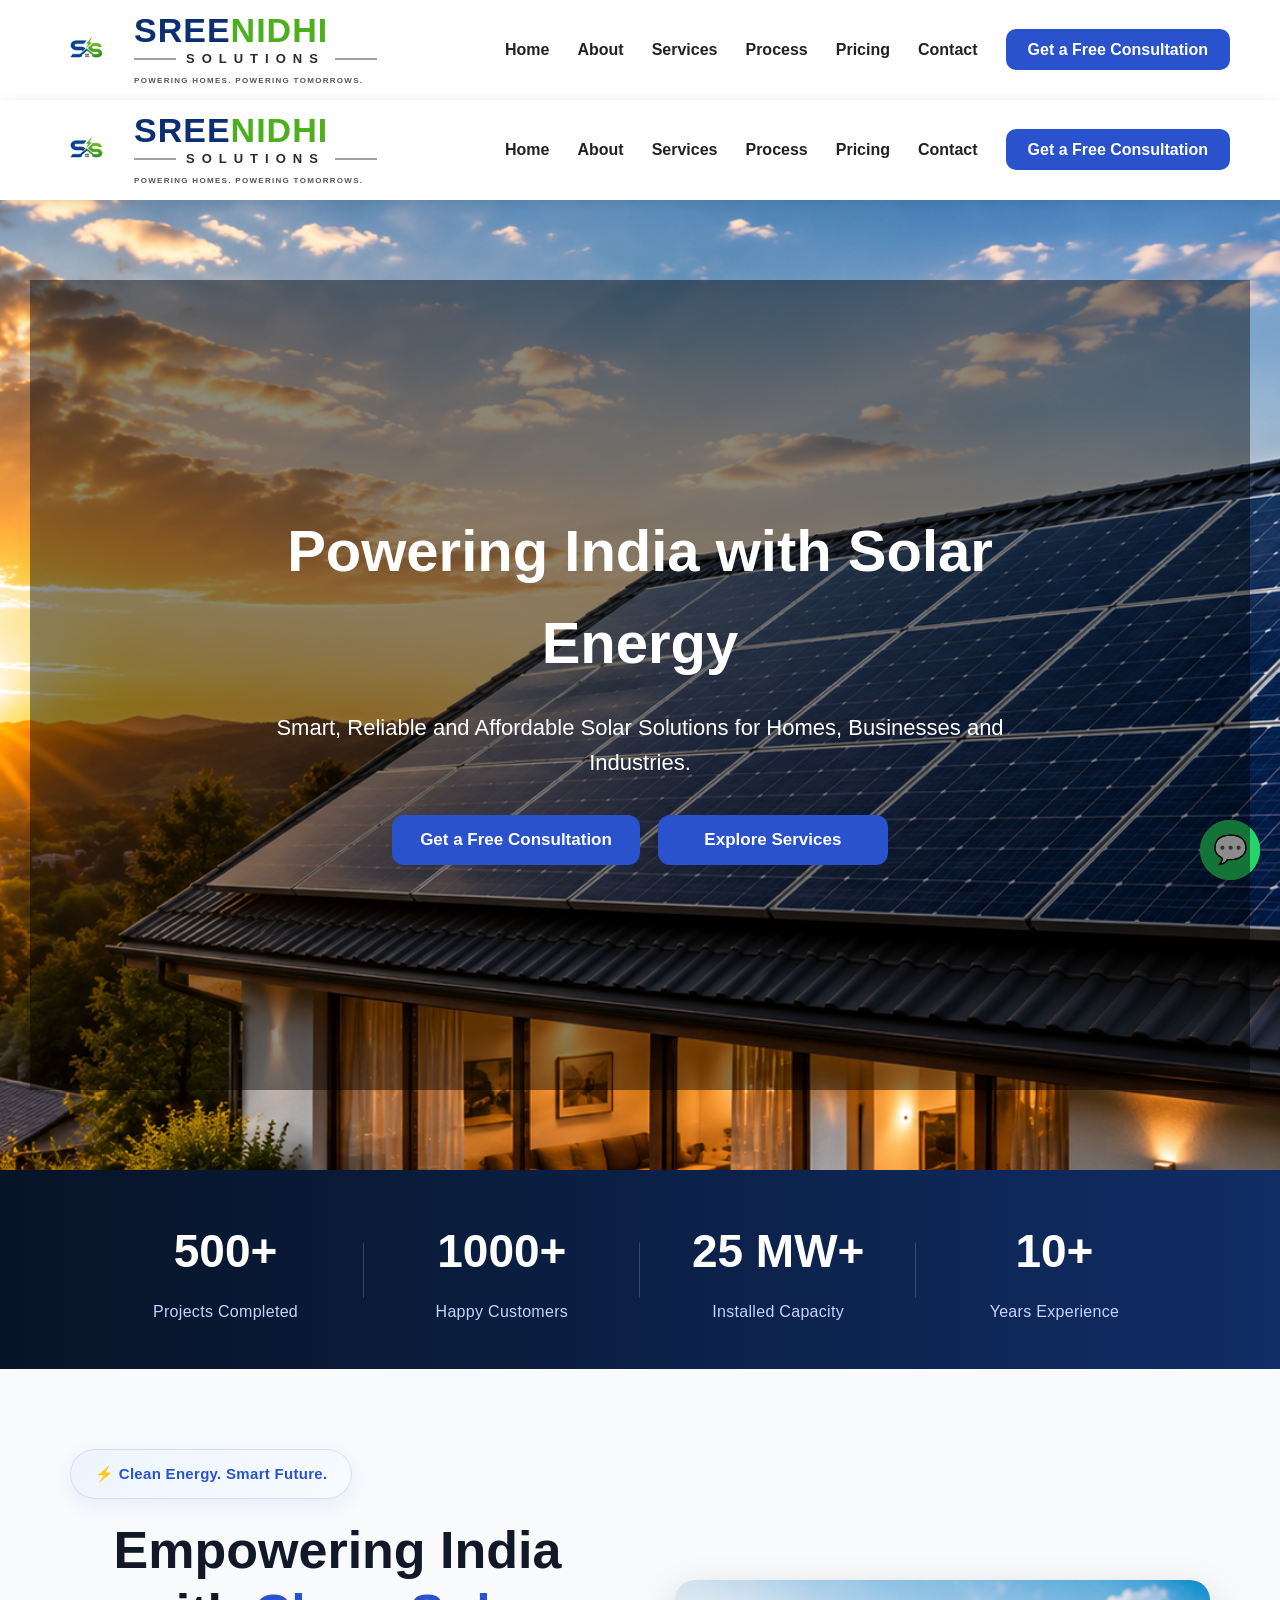
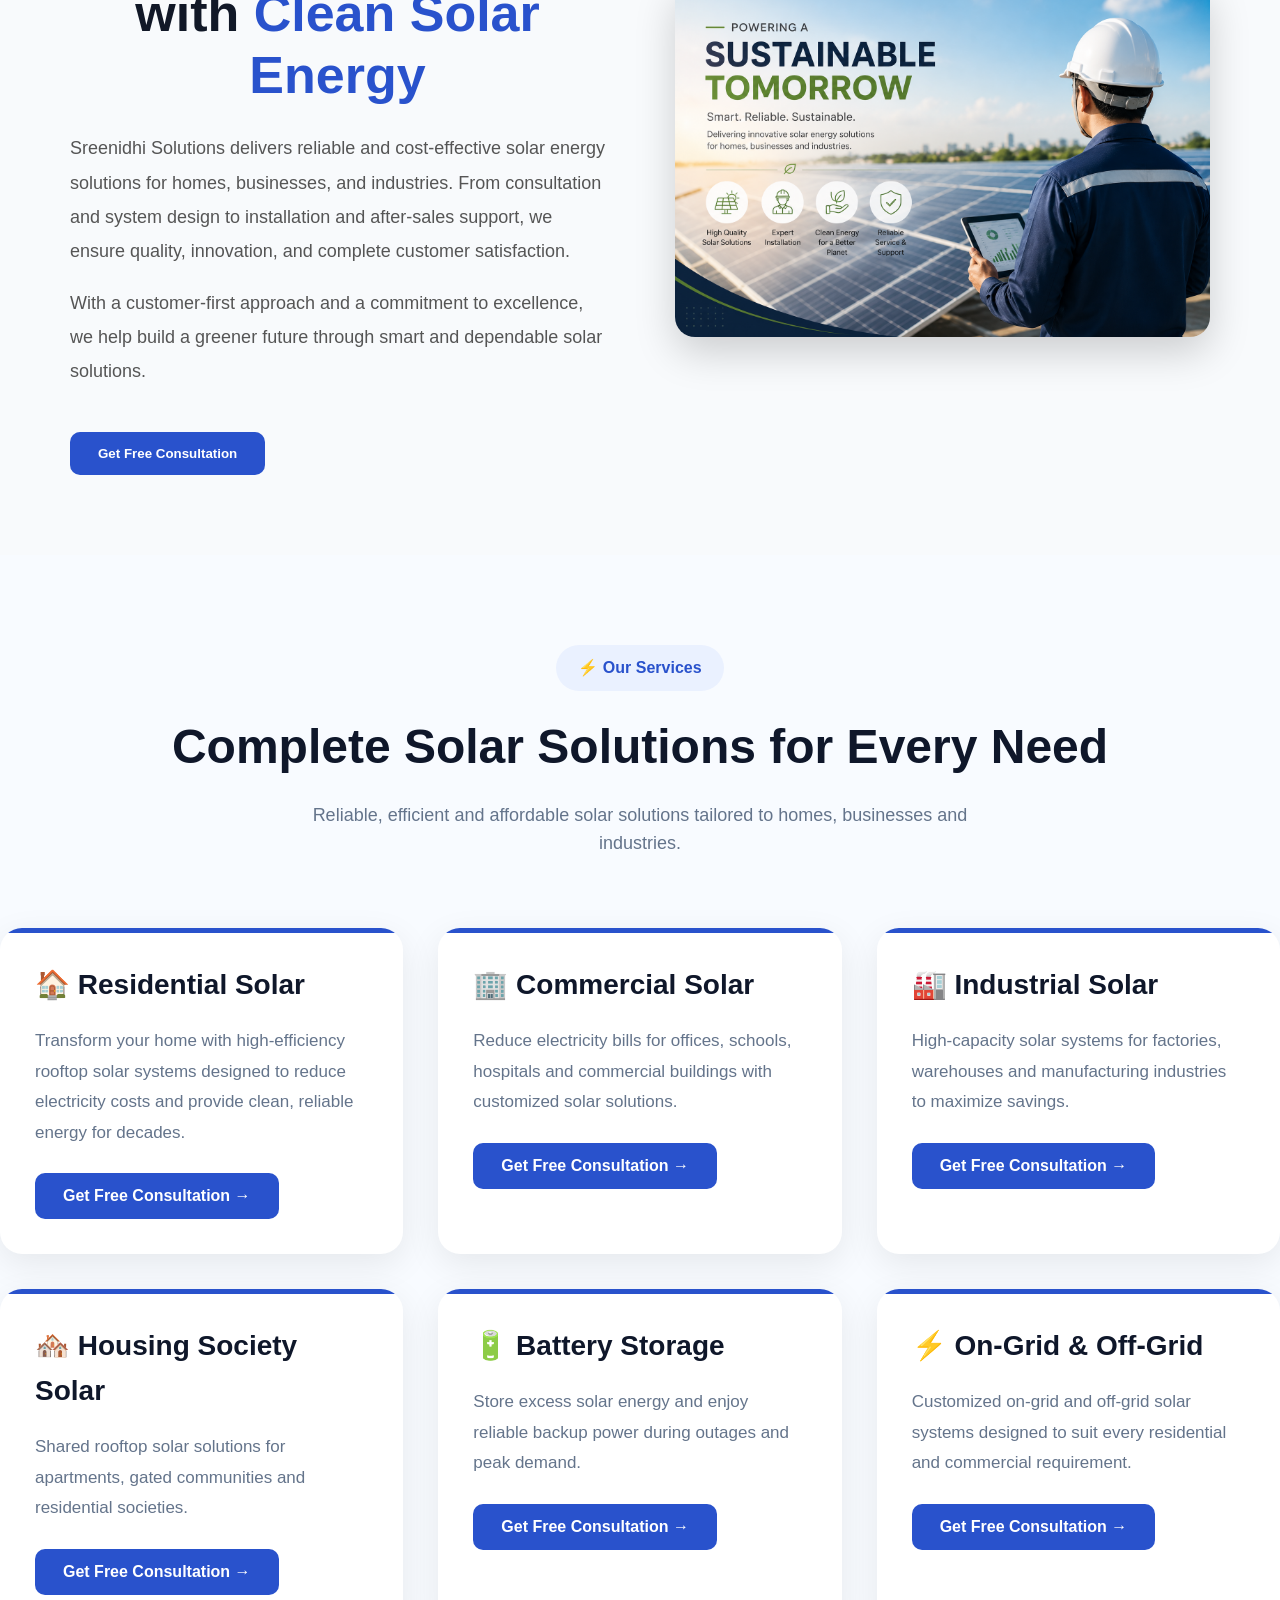
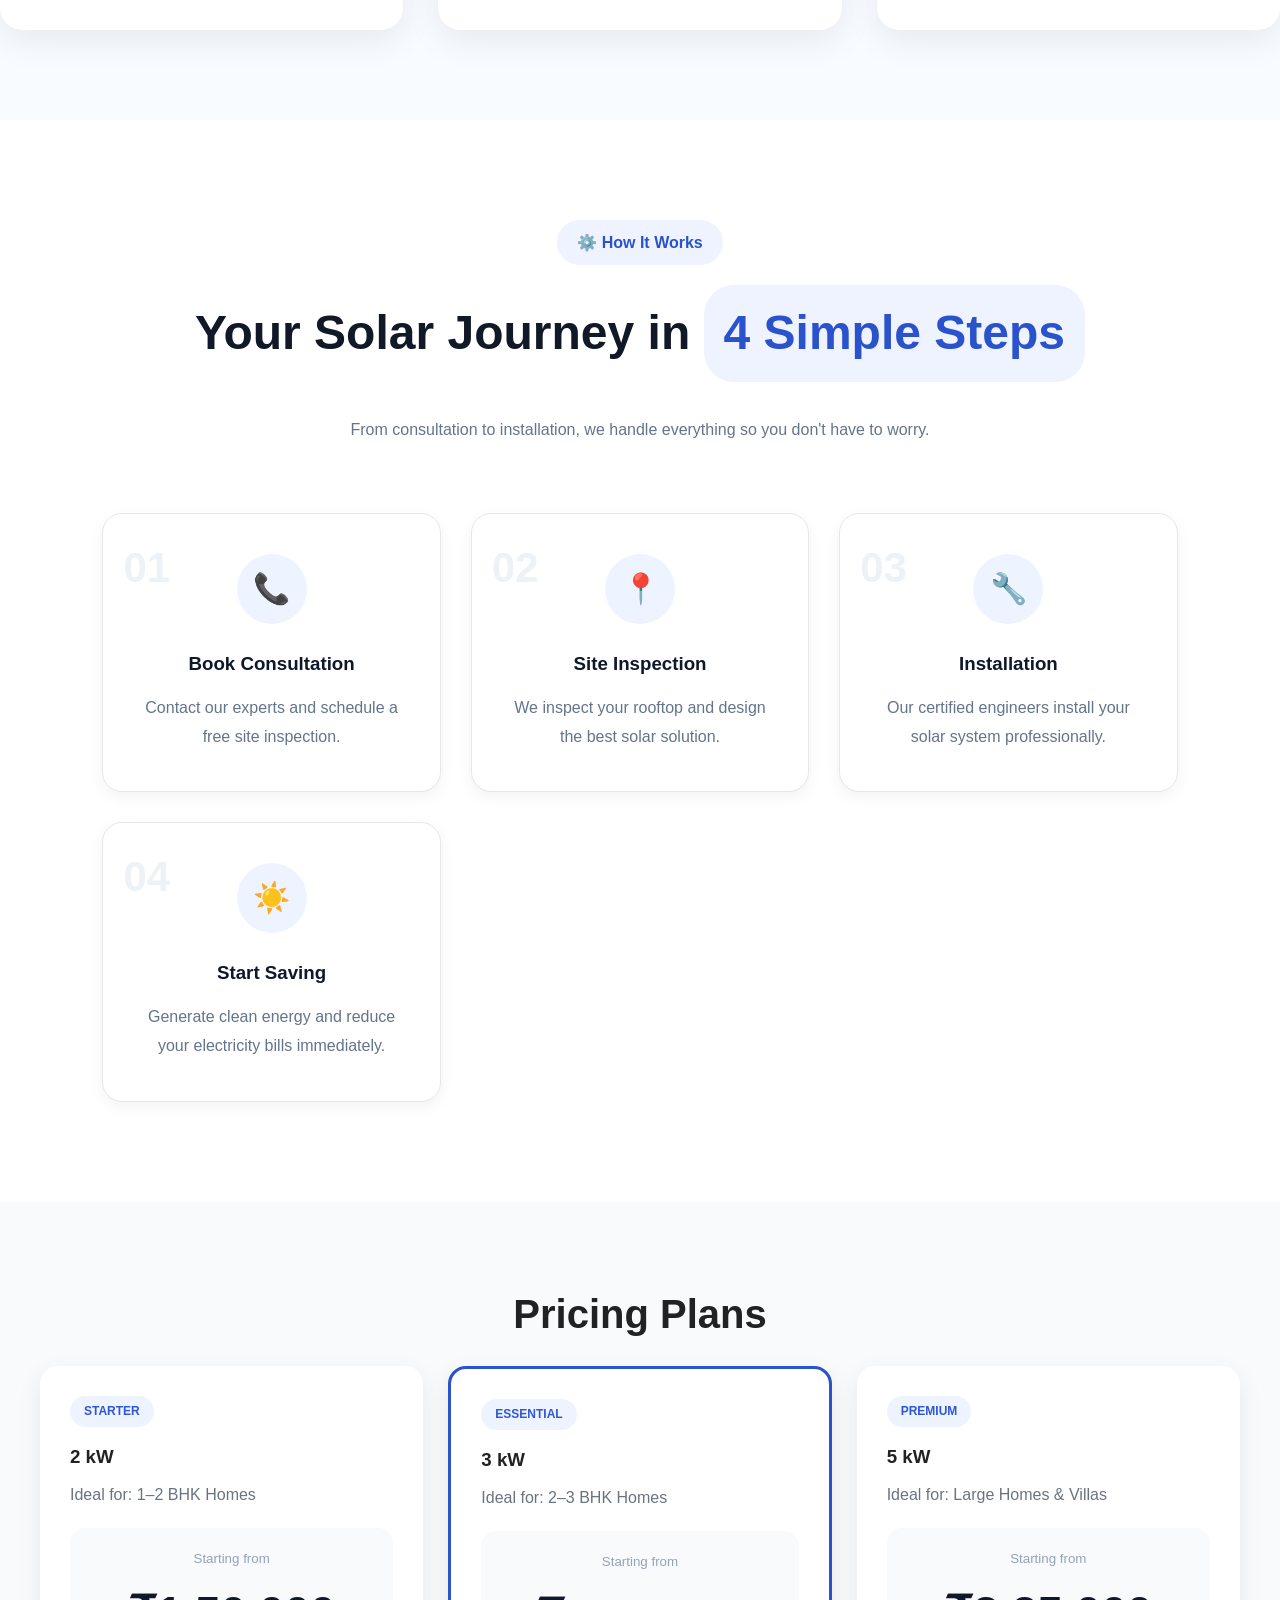
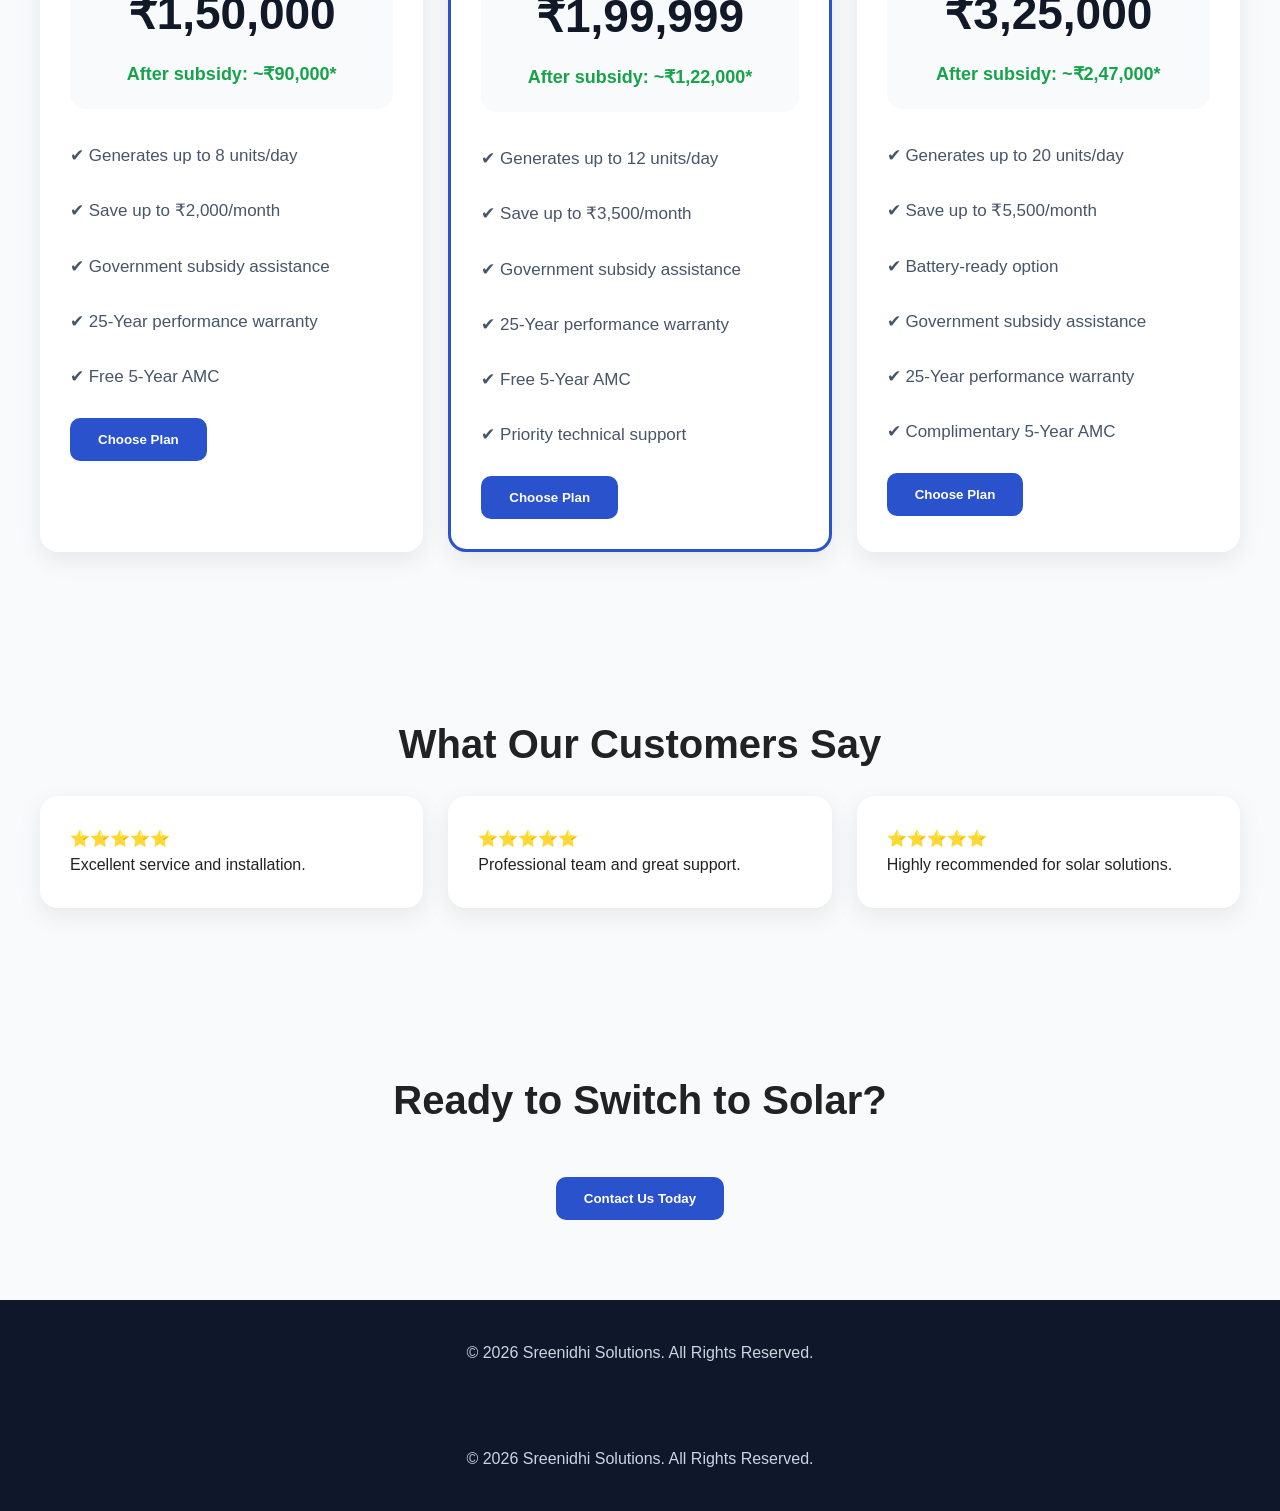
==== index.html @ 83b3ba34 "1" ====
<!DOCTYPE html>
<html lang="en">
<head>
<meta charset="UTF-8">
<meta name="viewport" content="width=device-width, initial-scale=1.0">
<title>Sreenidhi Solutions | Solar Panels, Inverters & Batteries</title>

<meta name="description" content="Sreenidhi Solutions provides professional solar panel installation, inverters, UPS systems, batteries, and power backup solutions for homes and businesses.">
<meta name="keywords" content="Sreenidhi Solutions, Solar Panels, Solar Installation, Inverters, Batteries, UPS, Power Backup">
<meta name="author" content="Sreenidhi Solutions">

<link rel="stylesheet" href="css/style.css">
<link rel="icon" type="image/png" href="images/ss-icon.png">
</head>

<body>

<nav>
    <div class="logo">
        <a href="index.html" class="logo-wrapper">
            <img src="images/ss-icon.png" alt="Sreenidhi Solutions">

            <div class="brand-text">
                <h1><span class="blue">SREE</span><span class="green">NIDHI</span></h1>

                <div class="solutions-line">
                    <span class="line"></span>
                    <h2>SOLUTIONS</h2>
                    <span class="line"></span>
                </div>

                <p>POWERING HOMES. POWERING TOMORROWS.</p>
            </div>
        </a>
    </div>

    <button class="hamburger" id="hamburger">☰</button>

    <ul class="nav-links" id="nav-links">
        <li><a href="index.html">Home</a></li>
        <li><a href="index.html#about">About</a></li>
        <li><a href="index.html#services">Services</a></li>
        <li><a href="index.html#process">Process</a></li>
        <li><a href="index.html#pricing">Pricing</a></li>
        <li><a href="contact.html">Contact</a></li>

        <li class="mobile-btn">
            <a href="contact.html" class="quote-btn">Get a Free Consultation</a>
        </li>
    </ul>
</nav>

<!DOCTYPE html>
<html lang="en">
<head>
<meta charset="UTF-8">
<meta name="viewport" content="width=device-width, initial-scale=1.0">
<title>Sreenidhi Solutions | Solar Panels, Inverters & Batteries</title>

<meta name="description" content="Sreenidhi Solutions provides professional solar panel installation, inverters, UPS systems, batteries, and power backup solutions for homes and businesses.">
<meta name="keywords" content="Sreenidhi Solutions, Solar Panels, Solar Installation, Inverters, Batteries, UPS, Power Backup">
<meta name="author" content="Sreenidhi Solutions">

<link rel="stylesheet" href="css/style.css">
<link rel="icon" type="image/png" href="images/ss-icon.png">
</head>

<body>

<nav>
    <div class="logo">
        <a href="index.html" class="logo-wrapper">
            <img src="images/ss-icon.png" alt="Sreenidhi Solutions">

            <div class="brand-text">
                <h1><span class="blue">SREE</span><span class="green">NIDHI</span></h1>

                <div class="solutions-line">
                    <span class="line"></span>
                    <h2>SOLUTIONS</h2>
                    <span class="line"></span>
                </div>

                <p>POWERING HOMES. POWERING TOMORROWS.</p>
            </div>
        </a>
    </div>

    <button class="hamburger" id="hamburger">☰</button>

    <ul class="nav-links" id="nav-links">
        <li><a href="index.html">Home</a></li>
        <li><a href="index.html#about">About</a></li>
        <li><a href="index.html#services">Services</a></li>
        <li><a href="index.html#process">Process</a></li>
        <li><a href="index.html#pricing">Pricing</a></li>
        <li><a href="contact.html">Contact</a></li>

        <li class="mobile-btn">
            <a href="contact.html" class="quote-btn">Get a Free Consultation</a>
        </li>
    </ul>
</nav>

<section class="hero">

    <div class="slider">

        <div class="slide active">
            <img src="images/hero/slide1.jpg" alt="Slide 1">
        </div>

        <div class="slide">
            <img src="images/hero/slide2.jpg" alt="Slide 2">
        </div>

        <div class="slide">
            <img src="images/hero/slide3.jpg" alt="Slide 3">
        </div>

    </div>

    <div class="hero-overlay">

        <div class="hero-content">

            <h1>Powering India with Solar Energy</h1>

            <p>
                Smart, Reliable and Affordable Solar Solutions
                for Homes, Businesses and Industries.
            </p>

            <div class="hero-buttons">

                <a href="contact.html">
                    <button>Get a Free Consultation</button>
                </a>

                <a href="services.html">
                    <button>Explore Services</button>
                </a>

            </div>
        </div>

    </div>

</section>

<!-- ========================================= -->
<!-- COMPANY STATS -->
<!-- ========================================= -->

<section class="stats-section">

    <div class="stats-container">

        <div class="stat-item">

            <h2>500+</h2>

            <p>Projects Completed</p>

        </div>

        <div class="stat-item">

            <h2>1000+</h2>

            <p>Happy Customers</p>

        </div>

        <div class="stat-item">

            <h2>25 MW+</h2>

            <p>Installed Capacity</p>

        </div>

        <div class="stat-item">

            <h2>10+</h2>

            <p>Years Experience</p>

        </div>

    </div>

</section>

<!-- ========================================= -->
<!-- ABOUT SECTION -->
<!-- ========================================= -->

<section id="about" class="about-section">

    <div class="about-container">

        <!-- Left Side -->

        <div class="about-text">

            <span class="section-badge">

                ⚡ Clean Energy. Smart Future.


            </span>

            <h2>

                Empowering India with
                <span>Clean Solar Energy</span>

            </h2>

            <p>

                Sreenidhi Solutions delivers reliable and cost-effective
                solar energy solutions for homes, businesses, and industries.
                From consultation and system design to installation and
                after-sales support, we ensure quality, innovation,
                and complete customer satisfaction.

            </p>
            <p>

                With a customer-first approach and a commitment to excellence,
                we help build a greener future through smart and dependable solar solutions.

            </p>
           

            

            <br>

            <a href="contact.html">

                <button>

                    Get Free Consultation

                </button>

            </a>

        </div>

        <!-- Right Side -->

        <div class="about-image">

            <img
                src="images/about.jpg"
                alt="About SN Solar"
            >

        </div>

    </div>

</section>
 


<!-- ========================================= -->
<!-- SERVICES SECTION -->
<!-- ========================================= -->

<section id="services" class="services">

    <div class="services-header">

        <span>⚡ Our Services</span>

        <h2>Complete Solar Solutions for Every Need</h2>

        <p>
            Reliable, efficient and affordable solar solutions
            tailored to homes, businesses and industries.
        </p>

    </div>

    <div class="service-container">

        <!-- Residential -->

        <div class="card">

            <h3>🏠 Residential Solar</h3>

            <p>
                Transform your home with high-efficiency rooftop solar systems
                designed to reduce electricity costs and provide clean, reliable
                energy for decades.
            </p>

        
            </ul>

            <a href="contact.html?service=Residential Solar" class="service-btn">
            <button>Get Free Consultation →</button>
            </a>

        </div>

        <!-- Commercial -->

        <div class="card">

            <h3>🏢 Commercial Solar</h3>

            <p>
                Reduce electricity bills for offices, schools,
                hospitals and commercial buildings with
                customized solar solutions.
            </p>

            <a href="contact.html?service=Commercial Solar">

                <button>Get Free Consultation →</button>

            </a>

        </div>

        <!-- Industrial -->

        <div class="card">

            <h3>🏭 Industrial Solar</h3>

            <p>
                High-capacity solar systems for factories,
                warehouses and manufacturing industries to
                maximize savings.
            </p>

            <a href="contact.html?service=Industrial Solar">

                <button>Get Free Consultation →</button>

            </a>

        </div>

        <!-- Housing -->

        <div class="card">

            <h3>🏘️ Housing Society Solar</h3>

            <p>
                Shared rooftop solar solutions for apartments,
                gated communities and residential societies.
            </p>

            <a href="contact.html?service=Housing Society Solar">

                <button>Get Free Consultation →</button>

            </a>

        </div>

        <!-- Battery -->

        <div class="card">

            <h3>🔋 Battery Storage</h3>

            <p>
                Store excess solar energy and enjoy reliable
                backup power during outages and peak demand.
            </p>

            <a href="contact.html?service=Battery Storage">

                <button>Get Free Consultation →</button>

            </a>

        </div>

        <!-- On Grid -->

        <div class="card">

            <h3>⚡ On-Grid & Off-Grid</h3>

            <p>
                Customized on-grid and off-grid solar systems
                designed to suit every residential and
                commercial requirement.
            </p>

            <a href="contact.html?service=On-Grid & Off-Grid">

                <button>Get Free Consultation →</button>

            </a>

        </div>

    </div>

</section>
 
<!-- ========================================= -->
<!-- PROCESS SECTION -->
<!-- ========================================= -->

<section id="process" class="process-section">

    <div class="process-header">

        <span>⚙️ How It Works</span>

        <h2>Your Solar Journey in <span>4 Simple Steps</span></h2>

        <p>

            From consultation to installation,
            we handle everything so you don't
            have to worry.

        </p>

    </div>

    <div class="process-container">

        <div class="process-card">

            <div class="step-number">01</div>

            <div class="step-icon">📞</div>

            <h3>Book Consultation</h3>

            <p>

                Contact our experts and schedule
                a free site inspection.

            </p>

        </div>

        <div class="process-card">

            <div class="step-number">02</div>

            <div class="step-icon">📍</div>

            <h3>Site Inspection</h3>

            <p>

                We inspect your rooftop and
                design the best solar solution.

            </p>

        </div>

        <div class="process-card">

            <div class="step-number">03</div>

            <div class="step-icon">🔧</div>

            <h3>Installation</h3>

            <p>

                Our certified engineers install
                your solar system professionally.

            </p>

        </div>

        <div class="process-card">

            <div class="step-number">04</div>

            <div class="step-icon">☀️</div>

            <h3>Start Saving</h3>

            <p>

                Generate clean energy and reduce
                your electricity bills immediately.

            </p>

        </div>

    </div>

</section>

<section id="pricing" class="pricing">

    <h2>Pricing Plans</h2>

    <div class="pricing-container">

        <div class="pricing-card">

            <span class="plan-type">STARTER</span>

<h3>2 kW</h3>

<p class="plan-for">
    Ideal for: 1–2 BHK Homes
</p>

<div class="price-box">

                <small>Starting from</small>

                <h2>₹1,50,000</h2>

                <span class="subsidy">
                    After subsidy: ~₹90,000*
                </span>

    </div>

            <ul>

                <li>✔ Generates up to 8 units/day</li>

                <li>✔ Save up to ₹2,000/month</li>

                <li>✔ Government subsidy assistance</li>

                <li>✔ 25-Year performance warranty</li>

                <li>✔ Free 5-Year AMC</li>

            </ul>
            <a href="contact.html?service=2 kW Solar Plan">
                <button>Choose Plan</button>
            </a>

        </div>

        <div class="pricing-card featured">

            <span class="plan-type">ESSENTIAL</span>

<h3>3 kW</h3>

<p class="plan-for">
    Ideal for: 2–3 BHK Homes
</p>

<div class="price-box">

    <small>Starting from</small>

    <h2>₹1,99,999</h2>

    <span class="subsidy">
        After subsidy: ~₹1,22,000*
    </span>

</div>

            <ul>

                <li>✔ Generates up to 12 units/day</li>

                <li>✔ Save up to ₹3,500/month</li>

                <li>✔ Government subsidy assistance</li>


                <li>✔ 25-Year performance warranty</li>

                <li>✔ Free 5-Year AMC</li>

                <li>✔ Priority technical support</li>

            </ul>

            <a href="contact.html?service=3 kW Solar Plan">
                <button>Choose Plan</button>
            </a>

        </div>

        <div class="pricing-card">

            <span class="plan-type">PREMIUM</span>

            <h3>5 kW</h3>

            <p class="plan-for">
                Ideal for: Large Homes & Villas
            </p>

            <div class="price-box">

            <small>Starting from</small>

            <h2>₹3,25,000</h2>

            <span class="subsidy">
        After subsidy: ~₹2,47,000*
            </span>

</div>

        <ul>

            <li>✔ Generates up to 20 units/day</li>

            <li>✔ Save up to ₹5,500/month</li>

            <li>✔ Battery-ready option</li>
            
            <li>✔ Government subsidy assistance</li>

            <li>✔ 25-Year performance warranty</li>

            <li>✔ Complimentary 5-Year AMC</li>

        </ul>

            <a href="contact.html?service=5 kW Solar Plan">
                <button>Choose Plan</button>
            </a>

        </div>

    </div>

</section>

<section class="testimonials">

    <h2>What Our Customers Say</h2>

    <div class="testimonial-container">

        <div class="testimonial-card">
            ⭐⭐⭐⭐⭐
            <p>Excellent service and installation.</p>
        </div>

        <div class="testimonial-card">
            ⭐⭐⭐⭐⭐
            <p>Professional team and great support.</p>
        </div>

        <div class="testimonial-card">
            ⭐⭐⭐⭐⭐
            <p>Highly recommended for solar solutions.</p>
        </div>

    </div>

</section>

<section class="cta" style="text-align:center;">

    <h2>Ready to Switch to Solar?</h2>

    <br>

    <a href="contact.html">
        <button>Contact Us Today</button>
    </a>

</section>



<footer class="footer">
    <div class="footer-bottom">
        &copy; 2026 Sreenidhi Solutions. All Rights Reserved.
    </div>
</footer>

<a href="https://wa.me/919866255666" class="whatsapp-float" target="_blank">💬</a>

<button id="topBtn" onclick="topFunction()">↑</button>

<script>
window.onscroll=function(){
const btn=document.getElementById("topBtn");
btn.style.display=document.documentElement.scrollTop>300?"block":"none";
};

function topFunction(){
window.scrollTo({top:0,behavior:"smooth"});
}

const hamburger=document.getElementById("hamburger");
const navLinks=document.getElementById("nav-links");

hamburger.addEventListener("click",function(){
navLinks.classList.toggle("active");
hamburger.innerHTML=navLinks.classList.contains("active")?"✕":"☰";
});

document.querySelectorAll("#nav-links a").forEach(link=>{
link.addEventListener("click",function(){
navLinks.classList.remove("active");
hamburger.innerHTML="☰";
});
});
</script>

</body>
</html>


<footer class="footer">
    <div class="footer-bottom">
        &copy; 2026 Sreenidhi Solutions. All Rights Reserved.
    </div>
</footer>

<a href="https://wa.me/919866255666" class="whatsapp-float" target="_blank">💬</a>

<button id="topBtn" onclick="topFunction()">↑</button>

<script>
window.onscroll=function(){
const btn=document.getElementById("topBtn");
btn.style.display=document.documentElement.scrollTop>300?"block":"none";
};

function topFunction(){
window.scrollTo({top:0,behavior:"smooth"});
}

const hamburger=document.getElementById("hamburger");
const navLinks=document.getElementById("nav-links");

hamburger.addEventListener("click",function(){
navLinks.classList.toggle("active");
hamburger.innerHTML=navLinks.classList.contains("active")?"✕":"☰";
});

document.querySelectorAll("#nav-links a").forEach(link=>{
link.addEventListener("click",function(){
navLinks.classList.remove("active");
hamburger.innerHTML="☰";
});
});
</script>

</body>
</html>
---- css/style.css ----
/* =========================
   RESET
========================= */
*{
    margin:0;
    padding:0;
    box-sizing:border-box;
}

html{
    scroll-behavior:smooth;
}

body{
    font-family:Arial,Helvetica,sans-serif;
    background:#f8fafc;
    color:#222;
    line-height:1.6;
}

/* NAVBAR */
nav{
     position:sticky;
    top:0;
    z-index:1000;
    display:flex;
    justify-content:space-between;
    align-items:center;
    height:100px;
    padding:0 50px;
    background:#fff;
    box-shadow:0 2px 12px rgba(0,0,0,.08);
}

.logo img{

    height:80px;

    width:auto;

    display:block;

    object-fit:contain;

}

nav ul{
    display:flex;
    gap:28px;
    list-style:none;
}

nav ul li a{
    text-decoration:none;
    color:#222;
    font-weight:600;
}

nav ul li a:hover{
    color:#2952cc;
}

.quote-btn{
    background:#2952cc;
    color:#fff;
    text-decoration:none;
    padding:12px 22px;
    border-radius:10px;
    font-weight:bold;
}

.quote-btn:hover{
    background:#1d43b8;
}

/* HERO */
.hero{
    position:relative;
    min-height:90vh;
    display:flex;
    justify-content:center;
    align-items:center;
    text-align:center;
    color:#fff;
    overflow:hidden;
}

.slider,
.slide{
    position:absolute;
    inset:0;
}

.slide{
    opacity:0;
    transition:opacity 1s;
}

.slide.active{
    opacity:1;
}

.slide img{
    width:100%;
    height:100%;
    object-fit:cover;
}

.hero-overlay{
    position:relative;
    z-index:2;
    background:rgba(0,0,0,.45);
    width:100%;
    min-height:90vh;
    display:flex;
    justify-content:center;
    align-items:center;
}

.hero-content{
    max-width:800px;
    padding:20px;
}

.hero-content h1{
    font-size:58px;
    margin-bottom:20px;
}

.hero-content p{
    font-size:22px;
    margin-bottom:30px;
}

button{
    border:none;
    cursor:pointer;
    padding:14px 28px;
    border-radius:10px;
    background:#2952cc;
    color:#fff;
    font-weight:bold;
}

button:hover{
    background:#1d43b8;
}

/* COMMON */
section{
    padding:80px 30px;
}

h2{
    text-align:center;
    margin-bottom:20px;
    font-size:40px;
}

.service-container,
.why-container,
.testimonial-container,
.pricing-container,
.stats{
    max-width:1200px;
    margin:auto;
}

/* CARDS */
.service-container,
.why-container,
.testimonial-container,
.pricing-container{
    display:grid;
    grid-template-columns:repeat(auto-fit,minmax(280px,1fr));
    gap:25px;
}

.card,
.why-card,
.testimonial-card,
.pricing-card{
    background:#fff;
    border-radius:18px;
    padding:30px;
    box-shadow:0 8px 24px rgba(0,0,0,.08);
    transition:.3s;
}

.card:hover,
.why-card:hover,
.testimonial-card:hover,
.pricing-card:hover{
    transform:translateY(-6px);
}

.stats{
    display:grid;
    grid-template-columns:repeat(auto-fit,minmax(180px,1fr));
    gap:20px;
    text-align:center;
}

.stat-box{
    background:#2952cc;
    color:#fff;
    padding:30px;
    border-radius:16px;
}

.stat-box h2{
    margin:0;
    font-size:42px;
}

/* PRICING */
.pricing-card.featured{
    border:3px solid #2952cc;
}

.pricing-card ul{
    list-style:none;
    margin:20px 0;
}

.pricing-card li{
    padding:8px 0;
}

/* CONTACT */
form{
    max-width:700px;
    margin:auto;
}

input,
textarea{
    width:100%;
    padding:14px;
    border:1px solid #d1d5db;
    border-radius:8px;
    margin-bottom:16px;
}

/* FOOTER */
.footer{
    background:#0f172a;
    color:#cbd5e1;
    padding:40px 20px;
    text-align:center;
}

.footer-bottom{
    max-width:1200px;
    margin:auto;
}

/* FLOATS */
.whatsapp-float{
    position:fixed;
    right:20px;
    bottom:20px;
    width:60px;
    height:60px;
    border-radius:50%;
    background:#25D366;
    color:#fff;
    display:flex;
    justify-content:center;
    align-items:center;
    text-decoration:none;
    font-size:28px;
}

#topBtn{
    display:none;
    position:fixed;
    right:20px;
    bottom:95px;
    width:52px;
    height:52px;
    border-radius:50%;
}

/* ===========================
   MOBILE NAVBAR
=========================== */

.hamburger{
    display:none;
}

@media (max-width:768px){

    nav{

        display:flex;

        justify-content:space-between;

        align-items:center;

        padding:12px 20px;

        height:80px;

        position:relative;

    }

    .logo-wrapper{

        width:auto;

        display:flex;

        align-items:center;

    }

    .logo-wrapper img{

        width:50px;

        height:50px;

    }

    .brand-text h1{

        font-size:22px;

    }

    .solutions-line h2{

        font-size:9px;

    }

    

    /* Hamburger button */

    .hamburger{

        display:block;

        background:none;

        border:none;

        font-size:34px;

        cursor:pointer;

        color:#111;

    }

    /* Hide menu initially */

    #nav-links{

        position:fixed;

        top:0;

        right:-100%;

        width:75%;

        height:100vh;

        background:#fff;

        display:flex;

        flex-direction:column;

        justify-content:center;

        align-items:center;

        gap:30px;

        transition:0.35s;

        box-shadow:-5px 0 20px rgba(0,0,0,.15);

        z-index:999;

    }

    /* Show menu */

    #nav-links.active{

        right:0;

    }

    /* Hide desktop button */

    .desktop-btn{

        display:none;

    }

    /* Show mobile button */

    .mobile-cta{

        display:block;

    }

}
/* ========================================= */
/* ABOUT PAGE */
/* ========================================= */

.about-section{

    max-width:1200px;

    margin:auto;

    padding:80px 30px;

}

.about-container{

    display:grid;

    grid-template-columns:repeat(auto-fit,minmax(400px,1fr));

    gap:50px;

    align-items:center;

}

.about-image img{

    width:100%;

    border-radius:20px;

    box-shadow:0 8px 25px rgba(0,0,0,0.15);

}

.about-text h2{

    font-size:42px;

    color:#0f172a;

    margin-bottom:20px;

}

.about-text p{

    font-size:18px;

    color:#555;

    line-height:1.8;

    margin-bottom:18px;

}

.about-features{

    margin-top:30px;

}

.about-features li{

    list-style:none;

    margin-bottom:15px;

    font-size:18px;

    color:#333;

    font-weight:500;

}

.about-features li::before{

    content:"✔";

    color:#16a34a;

    margin-right:12px;

    font-weight:bold;

}

/* ========================================= */
/* MISSION & VISION */
/* ========================================= */

.mission-section{

    background:#f1f5f9;

    padding:80px 30px;

}

.mission-container{

    max-width:1200px;

    margin:auto;

    display:grid;

    grid-template-columns:repeat(auto-fit,minmax(320px,1fr));

    gap:30px;

}

.mission-card{

    background:white;

    padding:35px;

    border-radius:18px;

    box-shadow:0 5px 18px rgba(0,0,0,.08);

    transition:0.3s;

}

.mission-card:hover{

    transform:translateY(-8px);

}

.mission-card h3{

    color:#2952cc;

    margin-bottom:15px;

    font-size:28px;

}

.mission-card p{

    color:#555;

    line-height:1.8;

}

/* ========================================= */
/* WHY CHOOSE US */
/* ========================================= */

.choose-section{

    padding:80px 30px;

}

.choose-grid{

    max-width:1200px;

    margin:auto;

    display:grid;

    grid-template-columns:repeat(auto-fit,minmax(250px,1fr));

    gap:25px;

}

.choose-box{

    background:white;

    padding:30px;

    text-align:center;

    border-radius:18px;

    box-shadow:0 5px 18px rgba(0,0,0,.08);

    transition:.3s;

}

.choose-box:hover{

    transform:translateY(-6px);

}

.choose-box h4{

    color:#2952cc;

    margin:15px 0;

    font-size:22px;

}

.choose-box p{

    color:#666;

}

/* ========================================= */
/* ABOUT CTA */
/* ========================================= */

.about-cta{

    background:#2952cc;

    color:white;

    text-align:center;

    padding:80px 20px;

}

.about-cta h2{

    color:white;

    margin-bottom:20px;

}

.about-cta p{

    font-size:18px;

    margin-bottom:30px;

}

.about-cta button{

    background:white;

    color:#2952cc;

    padding:15px 35px;

    border:none;

    border-radius:10px;

    font-weight:bold;

    cursor:pointer;

    transition:0.3s;

}

.about-cta button:hover{

    background:#e5e7eb;

}

/* ========================================= */
/* MOBILE */
/* ========================================= */

@media(max-width:768px){

    .about-text h2{

        font-size:32px;

    }

    .about-text p{

        font-size:16px;

    }

}
 css
/* ========================================= */
/* ABOUT SECTION */
/* ========================================= */

.about-section{

    padding:100px 8%;

    background:#ffffff;

}

.about-container{

    max-width:1300px;

    margin:auto;

    display:flex;

    align-items:center;

    justify-content:space-between;

    gap:70px;

    flex-wrap:wrap;

}

.about-text{

    flex:1;

    min-width:420px;

}

.section-badge{

    display:inline-block;

    background:#edf4ff;

    color:#2952cc;

    padding:10px 20px;

    border-radius:30px;

    font-size:15px;

    font-weight:bold;

    margin-bottom:25px;

}

.about-text h2{

    font-size:52px;

    line-height:1.2;

    color:#111827;

    margin-bottom:25px;

}

.about-text h2 span{

    color:#2952cc;

}

.about-text p{

    color:#555;

    font-size:18px;

    line-height:1.9;

    margin-bottom:18px;

}

.about-features{

    margin-top:30px;

    display:grid;

    grid-template-columns:repeat(2,1fr);

    gap:18px;

}

.feature-box{

    background:#f8fafc;

    padding:18px;

    border-radius:12px;

    font-weight:600;

    box-shadow:0 4px 10px rgba(0,0,0,.05);

}

.about-image{

    flex:1;

    text-align:center;

}

.about-image img{

    width:100%;

    max-width:560px;

    border-radius:20px;

    box-shadow:0 15px 40px rgba(0,0,0,.18);

}

@media(max-width:900px){

    .about-container{

        flex-direction:column-reverse;

    }

    .about-text{

        min-width:100%;

    }

    .about-text h2{

        font-size:38px;

    }

    .about-features{

        grid-template-columns:1fr;

    }

}
 
/* ========================================= */
/* SERVICES SECTION */
/* ========================================= */

.services{

     padding:90px 0;

    background:#f8fbff;

}

.services-header{

    text-align:center;

    margin-bottom:70px;

}

.services-header span{

    display:inline-block;

    background:#eaf1ff;

    color:#2952cc;

    padding:10px 22px;

    border-radius:30px;

    font-weight:600;

    margin-bottom:18px;

}

.services-header h2{

    font-size:48px;

    color:#0f172a;

    margin-bottom:15px;

}

.services-header p{

    font-size:18px;

    color:#64748b;

    max-width:700px;

    margin:auto;

}

.service-container{

    max-width:1300px;

    margin:auto;

    display:grid;

    grid-template-columns:repeat(auto-fit,minmax(330px,1fr));

    gap:35px;

}

.card{

    background:#ffffff;

    border-radius:22px;

    padding:35px;

    box-shadow:0 10px 35px rgba(0,0,0,0.08);

    transition:0.35s;

    position:relative;

    overflow:hidden;

}

.card::before{

    content:"";

    position:absolute;

    top:0;

    left:0;

    width:100%;

    height:5px;

    background:#2952cc;

}

.card:hover{

    transform:translateY(-12px);

    box-shadow:0 18px 45px rgba(41,82,204,.18);

}

.card h3{

    font-size:28px;

    color:#0f172a;

    margin-bottom:18px;

}

.card p{

    color:#64748b;

    font-size:17px;

    line-height:1.8;

    margin-bottom:25px;

}

.card button{

    background:#2952cc;

    color:white;

    border:none;

    padding:14px 28px;

    border-radius:10px;

    font-size:16px;

    font-weight:600;

    cursor:pointer;

    transition:0.3s;

}

.card button:hover{

    background:#163db8;

    transform:scale(1.05);

}

@media(max-width:768px){

    .services{

        padding:70px 5%;

    }

    .services-header h2{

        font-size:34px;

    }

    .service-container{

        grid-template-columns:1fr;

    }

}
/* ========================================= */
/* CONTACT PAGE */
/* ========================================= */

.contact-section{

    min-height:100vh;

    background:linear-gradient(135deg,#081225,#16284d);

    padding:80px 8%;

}

.contact-container{

    max-width:1400px;

    margin:auto;

    display:flex;

    gap:60px;

    align-items:center;

    justify-content:space-between;

    flex-wrap:wrap;

}

/* LEFT */

.contact-left{

    flex:1;

    min-width:420px;

    color:white;

}

.contact-badge{

    display:inline-block;

    background:rgba(255,255,255,.15);

    padding:10px 22px;

    border-radius:30px;

    margin-bottom:25px;

    font-weight:600;

}

.contact-left h1{

    font-size:56px;

    line-height:1.2;

    margin-bottom:20px;

}

.contact-left h1 span{

    color:#ffbe0b;

}

.contact-left p{

    color:#d6d6d6;

    font-size:18px;

    line-height:1.8;

    margin-bottom:35px;

}

.contact-list{

    margin-bottom:40px;

}

.contact-list div{

    margin-bottom:18px;

    font-size:18px;

}

.contact-info{

    display:flex;

    gap:20px;

    flex-wrap:wrap;

}

.info-card{

    background:rgba(255,255,255,.08);

    border:1px solid rgba(255,255,255,.15);

    padding:18px 24px;

    border-radius:14px;

    min-width:220px;

}

.info-card h4{

    color:white;

    margin-bottom:8px;

}

/* RIGHT */

.contact-right{

    flex:1;

    min-width:420px;

}

.contact-form{

    background:white;

    padding:40px;

    border-radius:20px;

    box-shadow:0 15px 40px rgba(0,0,0,.2);

}

.contact-form h2{

    text-align:center;

    margin-bottom:30px;

    color:#0f172a;

}

.form-grid{

    display:grid;

    grid-template-columns:1fr 1fr;

    gap:18px;

}

.form-group{

    display:flex;

    flex-direction:column;

}

.form-group.full{

    grid-column:1/3;

}

.contact-form input,
.contact-form select,
.contact-form textarea{

    width:100%;

    padding:15px;

    border:1px solid #d8d8d8;

    border-radius:10px;

    font-size:16px;

    margin-top:8px;

}

.contact-form textarea{

    resize:none;

}

.contact-form button{

    width:100%;

    margin-top:25px;

    padding:16px;

    border:none;

    border-radius:10px;

    background:#2952cc;

    color:white;

    font-size:18px;

    font-weight:600;

    cursor:pointer;

    transition:.3s;

}

.contact-form button:hover{

    background:#163db8;

}

@media(max-width:900px){

    .contact-container{

        flex-direction:column;

    }

    .contact-left h1{

        font-size:40px;

    }

    .form-grid{

        grid-template-columns:1fr;

    }

    .form-group.full{

        grid-column:auto;

    }

}
/* ========================================= */
/* STATS SECTION */
/* ========================================= */

.stats-section{

    background:linear-gradient(90deg,#071326,#102d66);

    padding:45px 8%;

}

.stats-container{

    max-width:1200px;

    margin:auto;

    display:grid;

    grid-template-columns:repeat(4,1fr);

    gap:30px;

}

.stat-item{

    text-align:center;

    position:relative;

}

.stat-item:not(:last-child)::after{

    content:"";

    position:absolute;

    right:-15px;

    top:50%;

    transform:translateY(-50%);

    width:1px;

    height:55px;

    background:rgba(255,255,255,.18);

}

.stat-item h2{

    color:#ffffff;

    font-size:46px;

    font-weight:700;

    margin-bottom:10px;

}

.stat-item p{

    color:#c7d2fe;

    font-size:16px;

    letter-spacing:.3px;

}

/* Mobile */

@media(max-width:768px){

    .stats-container{

        grid-template-columns:repeat(2,1fr);

        gap:40px;

    }

    .stat-item::after{

        display:none;

    }

    .stat-item h2{

        font-size:34px;

    }

}
/* ========================================= */
/* PROCESS SECTION */
/* ========================================= */

.process-section{

    padding:100px 8%;

    background:#ffffff;

}

.process-header{

    text-align:center;

    margin-bottom:70px;

}

.process-header span{

    display:inline-block;

    background:#eef3ff;

    color:#2952cc;

    padding:10px 20px;

    border-radius:30px;

    font-weight:bold;

    margin-bottom:20px;

}

.process-header h2{

    font-size:48px;

    color:#111827;

    margin-bottom:15px;

}

.process-header h2 span{

    color:#2952cc;

}

.process-header p{

    color:#64748b;

    max-width:650px;

    margin:auto;

}

.process-container{

    max-width:1300px;

    margin:auto;

    display:grid;

    grid-template-columns:repeat(auto-fit,minmax(280px,1fr));

    gap:30px;

}

.process-card{

    position:relative;

    background:white;

    border:1px solid #e5e7eb;

    border-radius:20px;

    padding:40px 30px;

    text-align:center;

    transition:.3s;

    box-shadow:0 5px 15px rgba(0,0,0,.05);

}

.process-card:hover{

    transform:translateY(-10px);

    box-shadow:0 15px 35px rgba(41,82,204,.15);

}

.step-number{

    position:absolute;

    top:20px;

    left:20px;

    font-size:42px;

    font-weight:bold;

    color:#edf2f7;

}

.step-icon{

    width:70px;

    height:70px;

    margin:auto;

    margin-bottom:25px;

    background:#eef4ff;

    border-radius:50%;

    display:flex;

    align-items:center;

    justify-content:center;

    font-size:30px;

}

.process-card h3{

    margin-bottom:15px;

    color:#0f172a;

}

.process-card p{

    color:#64748b;

    line-height:1.8;

}

@media(max-width:768px){

    .process-header h2{

        font-size:34px;

    }

}
 css
/* ============================== */
/* SUCCESS POPUP */
/* ============================== */

.success-modal{

    display:none;

    position:fixed;

    top:0;

    left:0;

    width:100%;

    height:100%;

    background:rgba(0,0,0,.6);

    justify-content:center;

    align-items:center;

    z-index:9999;

}

.success-popup{

    background:#fff;

    padding:40px;

    border-radius:20px;

    max-width:450px;

    width:90%;

    text-align:center;

    box-shadow:0 15px 40px rgba(0,0,0,.2);

}

.success-icon{

    font-size:70px;

    margin-bottom:15px;

}

.success-popup h2{

    color:#16a34a;

    margin-bottom:15px;

}

.success-popup p{

    color:#555;

    font-size:18px;

    line-height:1.8;

}

.success-popup button{

    margin-top:25px;

    padding:14px 30px;

    background:#2952cc;

    color:white;

    border:none;

    border-radius:10px;

    cursor:pointer;

}
/* ========================================= */
/* SUCCESS PAGE */
/* ========================================= */

.success-section{

    min-height:80vh;

    display:flex;

    justify-content:center;

    align-items:center;

    background:linear-gradient(135deg,#eef4ff,#ffffff);

    padding:60px 20px;

}

.success-card{

    max-width:700px;

    width:100%;

    background:#ffffff;

    padding:60px;

    border-radius:25px;

    text-align:center;

    box-shadow:0 15px 40px rgba(0,0,0,.12);

}

.success-icon{

    font-size:90px;

    margin-bottom:20px;

}

.success-card h1{

    font-size:52px;

    color:#16a34a;

    margin-bottom:15px;

}

.success-card h3{

    color:#0f172a;

    margin-bottom:25px;

}

.success-card p{

    color:#555;

    font-size:20px;

    line-height:1.8;

}

.success-buttons{

    margin-top:40px;

    display:flex;

    justify-content:center;

    gap:20px;

    flex-wrap:wrap;

}

.success-buttons button{

    padding:15px 30px;

    border:none;

    border-radius:10px;

    cursor:pointer;

    font-size:17px;

    font-weight:bold;

    transition:.3s;

}

.home-btn{

    background:#2952cc;

    color:white;

}

.home-btn:hover{

    background:#163db8;

}

.contact-btn{

    background:#16a34a;

    color:white;

}

.contact-btn:hover{

    background:#12833b;

}
 /* ================================= */
/* LOGO */
/* ================================= */

.logo-wrapper{

    display:flex;

    align-items:center;

    gap:14px;

    text-decoration:none;

}

.logo-wrapper img{

    width:70px;

    height:70px;

    object-fit:contain;

}

.brand-text{

    display:flex;

    flex-direction:column;

    justify-content:center;

}

.brand-text h1{

    margin:0;

    padding:0;

    font-size:34px;

    line-height:1;

    font-weight:900;

    letter-spacing:1px;

}

.brand-text .blue{

    color:#0A2F73;

}

.brand-text .green{

    color:#4CAF1D;

}

.solutions-line{

    display:flex;

    align-items:center;

    gap:10px;

    margin-top:2px;

}

.solutions-line .line{

    width:42px;

    height:2px;

    background:#444;

    opacity:.5;

}

.solutions-line h2{

    margin:0;

    font-size:13px;

    letter-spacing:7px;

    color:#2b2b2b;

    font-weight:600;

}

.brand-text p{

    margin-top:5px;

    font-size:8px;

    letter-spacing:1.3px;

    color:#555;

    font-weight:600;

    text-transform:uppercase;

}
/* ========================================= */
/* ABOUT SECTION BADGE */
/* ========================================= */

.section-badge{

    display:inline-flex;

    align-items:center;

    justify-content:center;

    padding:12px 24px;

    margin-bottom:20px;

    background:linear-gradient(135deg,#eef5ff,#f7fbff);

    border:1px solid rgba(41,82,204,0.15);

    border-radius:50px;

    color:#2952cc;

    font-size:15px;

    font-weight:700;

    letter-spacing:0.3px;

    box-shadow:0 6px 20px rgba(41,82,204,0.08);

}
/* ========================================= */
/* ABOUT FEATURE CARDS */
/* ========================================= */

.about-features{

    display:grid;

    grid-template-columns:repeat(2,1fr);

    gap:20px;

    margin-top:35px;

}

.feature-box{

    background:#ffffff;

    border:1px solid #e8eef5;

    border-radius:18px;

    padding:22px 25px;

    display:flex;

    align-items:center;

    gap:18px;

    box-shadow:0 8px 25px rgba(0,0,0,.05);

    transition:.3s ease;

}

.feature-box:hover{

    transform:translateY(-5px);

    box-shadow:0 12px 30px rgba(41,82,204,.12);

}

.feature-icon{

    width:55px;

    height:55px;

    border-radius:50%;

    background:#eef5ff;

    display:flex;

    align-items:center;

    justify-content:center;

    font-size:28px;

    flex-shrink:0;

}

.feature-content h3{

    margin:0;

    font-size:28px;

    font-weight:800;

    color:#0b2c66;

}

.feature-content p{

    margin-top:4px;

    margin-bottom:0;

    font-size:16px;

    color:#555;

    line-height:1.5;

}
.plan-type{

    display:inline-block;

    background:#eef4ff;

    color:#2f56d6;

    padding:6px 14px;

    border-radius:30px;

    font-size:12px;

    font-weight:700;

    margin-bottom:15px;

    text-transform:uppercase;

}

.plan-for{

    color:#6b7280;

    font-size:16px;

    margin:10px 0 20px;

}

.price-box{

    background:#f8fafc;

    border-radius:15px;

    padding:20px;

    text-align:center;

    margin-bottom:25px;

}

.price-box small{

    display:block;

    color:#94a3b8;

    margin-bottom:8px;

}

.price-box h2{

    font-size:46px;

    font-weight:800;

    margin:0;

    color:#111827;

}

.subsidy{

    display:block;

    margin-top:10px;

    color:#16a34a;

    font-weight:700;

    font-size:18px;

}

.pricing-card ul{

    list-style:none;

    padding:0;

}

.pricing-card ul li{

    margin:12px 0;

    color:#475569;

    font-size:17px;

}

/* ===========================
   FINAL MOBILE NAVBAR
=========================== */

.hamburger{
    display:none;
}

@media (max-width:768px){

    nav{
        position:fixed;
        top:0;
        left:0;
        width:100%;
        height:70px;
        padding:10px 15px;
        display:flex;
        justify-content:space-between;
        align-items:center;
        background:#fff;
        z-index:9999;
    }

    body{
        padding-top:70px;
    }

    .logo-wrapper{
        display:flex;
        align-items:center;
    }

    .logo-wrapper img{
        width:42px;
        height:42px;
    }

    .brand-text h1{
        font-size:18px;
    }

    .solutions-line h2{
        font-size:8px;
        letter-spacing:3px;
    }

    .brand-text p{
        display:none;
    }

    .hamburger{
        display:block;
        font-size:30px;
        background:none;
        border:none;
        color:#111;
        cursor:pointer;
    }

    #nav-links{
        position:fixed;
        top:70px;
        right:-100%;
        width:75%;
        height:calc(100vh - 70px);
        background:#fff;
        display:flex;
        flex-direction:column;
        justify-content:flex-start;
        align-items:center;
        gap:25px;
        padding-top:40px;
        transition:0.3s;
        box-shadow:-5px 0 20px rgba(0,0,0,.15);
    }

    #nav-links.active{
        right:0;
    }

    #nav-links li{
        list-style:none;
    }

    #nav-links a{
        text-decoration:none;
        color:#111;
        font-size:18px;
        font-weight:600;
    }
}

/* === Mobile overrides === */
@media (max-width:768px){

  body{padding-top:70px!important;}
  nav{position:fixed!important;top:0;left:0;width:100%;height:70px!important;z-index:9999;}
  .logo-wrapper img{width:34px!important;height:34px!important;}
  .brand-text h1{font-size:15px!important;}
  .solutions-line h2{font-size:7px!important;letter-spacing:2px!important;}

  .brand-text p{
      display:block !important;
      font-size:6px !important;
      letter-spacing:1px !important;
      margin-top:2px !important;
      white-space:nowrap;
  }

  .hero-content{max-width:340px!important;padding-top:40px!important;}
  .hero-content h1{font-size:28px!important;line-height:1.3!important;}
  .hero-content p{font-size:16px!important;line-height:1.6!important;}
  .hero-overlay{padding:20px!important;}
  .hero-content button,.hero-content .quote-btn{width:85%;}

}
/* ========================================= */
/* CONTACT PAGE MOBILE FIX */
/* ========================================= */

.contact-left,
.contact-right{
    flex:1;
    min-width:0;
}

@media (max-width:900px){

    .contact-section{
        padding:40px 15px;
    }

    .contact-container{
        display:flex;
        flex-direction:column;
        gap:30px;
        width:100%;
    }

    .contact-left,
    .contact-right{
        width:100%;
        min-width:100%;
    }

    .contact-left h1{
        font-size:32px;
        line-height:1.3;
    }

    .contact-left p{
        font-size:16px;
    }

    .contact-form{
        width:100%;
        padding:25px 18px;
        border-radius:15px;
        box-sizing:border-box;
    }

    .form-grid{
        display:grid;
        grid-template-columns:1fr;
        gap:15px;
    }

    .form-group,
    .form-group.full{
        grid-column:auto;
        width:100%;
    }

    .contact-form input,
    .contact-form textarea,
    .contact-form select{
        width:100%;
        box-sizing:border-box;
    }

    .contact-info{
        flex-direction:column;
    }

    .info-card{
        width:100%;
        min-width:100%;
    }
}
/* ========================================= */
/* PAGE BANNER */
/* ========================================= */

.page-banner{
    background: linear-gradient(135deg, #071326, #2952cc);
    color: #fff;
    text-align: center;
    padding: 100px 20px 80px;
}

.page-banner h1{
    font-size: 52px;
    font-weight: 800;
    margin-bottom: 15px;
}

.page-banner p{
    max-width: 700px;
    margin: 0 auto;
    font-size: 18px;
    line-height: 1.7;
    color: rgba(255,255,255,0.9);
}

@media (max-width:768px){

    .page-banner{
        padding: 70px 15px 50px;
    }

    .page-banner h1{
        font-size: 34px;
    }

    .page-banner p{
        font-size: 16px;
    }

}
.hero-buttons{
    display:flex;
    justify-content:center;
    align-items:center;
    gap:18px;
    flex-wrap:wrap;
    margin-top:35px;
}

.hero-buttons a{
    text-decoration:none;
}

.hero-buttons button{
    min-width:230px;
    padding:15px 28px;
    border-radius:12px;
    font-size:17px;
    font-weight:700;
}

/* Mobile */
@media(max-width:768px){

    .hero-buttons{
        flex-direction:column;
        gap:18px;
    }

    .hero-buttons button{
        width:250px;
        max-width:85vw;
    }

}
/* ==============================
   CONTACT PAGE - NEW DESIGN
============================== */

.contact-hero{
    background:linear-gradient(135deg,#0b4f8a,#1282c2);
    color:#fff;
    padding:80px 20px;
}

.contact-wrapper{
    max-width:1200px;
    margin:auto;
    display:grid;
    grid-template-columns:2fr 1fr;
    gap:40px;
    align-items:center;
}

.contact-badge{
    display:inline-block;
    background:#ffffff20;
    padding:8px 18px;
    border-radius:30px;
    font-weight:600;
    margin-bottom:20px;
}

.contact-header h1{
    font-size:3rem;
    line-height:1.2;
    margin-bottom:20px;
}

.contact-header h1 span{
    color:#ffd54f;
}

.contact-header p{
    font-size:18px;
    line-height:1.8;
    opacity:.95;
}

.contact-buttons{
    margin-top:30px;
    display:flex;
    gap:15px;
    flex-wrap:wrap;
}

.call-btn,
.whatsapp-btn{
    padding:14px 28px;
    border-radius:10px;
    font-weight:700;
    text-decoration:none;
    transition:.3s;
}

.call-btn{
    background:#fff;
    color:#0b4f8a;
}

.call-btn:hover{
    transform:translateY(-3px);
}

.whatsapp-btn{
    background:#25D366;
    color:#fff;
}

.whatsapp-btn:hover{
    transform:translateY(-3px);
}

.why-contact-card{
    background:#fff;
    color:#222;
    border-radius:20px;
    padding:35px;
    box-shadow:0 20px 45px rgba(0,0,0,.15);
}

.why-contact-card h2{
    margin-bottom:20px;
}

.why-contact-card ul{
    list-style:none;
    padding:0;
    margin:0;
}

.why-contact-card li{
    padding:12px 0;
    border-bottom:1px solid #eee;
}

.service-area{
    padding:70px 20px;
    background:#f8fafc;
    text-align:center;
}

.service-area h2{
    color:#0b4f8a;
    margin-bottom:20px;
}

.service-cities{
    font-size:18px;
    line-height:2;
}

.city-note{
    margin-top:20px;
    color:#555;
}

.office-section{
    padding:80px 20px;
}

.office-card{
    max-width:900px;
    margin:auto;
    background:#fff;
    border-radius:20px;
    padding:45px;
    box-shadow:0 20px 40px rgba(0,0,0,.08);
}

.office-card h2{
    color:#0b4f8a;
    margin-bottom:25px;
}

.office-contact{
    display:grid;
    grid-template-columns:repeat(2,1fr);
    gap:20px;
    margin-top:35px;
}

.contact-item{
    background:#f7f9fc;
    padding:20px;
    border-radius:15px;
}

.contact-item h3{
    margin-bottom:10px;
    color:#0b4f8a;
}

.contact-item a{
    color:#222;
    text-decoration:none;
    font-weight:600;
}

.cta-section{
    background:#0b4f8a;
    color:#fff;
    text-align:center;
    padding:80px 20px;
}

.cta-section h2{
    font-size:2.5rem;
    margin-bottom:15px;
}

.cta-section p{
    max-width:700px;
    margin:auto;
    line-height:1.8;
}

@media(max-width:768px){

.contact-wrapper{
    grid-template-columns:1fr;
}

.contact-header h1{
    font-size:2.2rem;
}

.office-contact{
    grid-template-columns:1fr;
}

.contact-buttons{
    flex-direction:column;
}

.call-btn,
.whatsapp-btn{
    text-align:center;
}

}
---- css/style.css ----
/* =========================
   RESET
========================= */
*{
    margin:0;
    padding:0;
    box-sizing:border-box;
}

html{
    scroll-behavior:smooth;
}

body{
    font-family:Arial,Helvetica,sans-serif;
    background:#f8fafc;
    color:#222;
    line-height:1.6;
}

/* NAVBAR */
nav{
     position:sticky;
    top:0;
    z-index:1000;
    display:flex;
    justify-content:space-between;
    align-items:center;
    height:100px;
    padding:0 50px;
    background:#fff;
    box-shadow:0 2px 12px rgba(0,0,0,.08);
}

.logo img{

    height:80px;

    width:auto;

    display:block;

    object-fit:contain;

}

nav ul{
    display:flex;
    gap:28px;
    list-style:none;
}

nav ul li a{
    text-decoration:none;
    color:#222;
    font-weight:600;
}

nav ul li a:hover{
    color:#2952cc;
}

.quote-btn{
    background:#2952cc;
    color:#fff;
    text-decoration:none;
    padding:12px 22px;
    border-radius:10px;
    font-weight:bold;
}

.quote-btn:hover{
    background:#1d43b8;
}

/* HERO */
.hero{
    position:relative;
    min-height:90vh;
    display:flex;
    justify-content:center;
    align-items:center;
    text-align:center;
    color:#fff;
    overflow:hidden;
}

.slider,
.slide{
    position:absolute;
    inset:0;
}

.slide{
    opacity:0;
    transition:opacity 1s;
}

.slide.active{
    opacity:1;
}

.slide img{
    width:100%;
    height:100%;
    object-fit:cover;
}

.hero-overlay{
    position:relative;
    z-index:2;
    background:rgba(0,0,0,.45);
    width:100%;
    min-height:90vh;
    display:flex;
    justify-content:center;
    align-items:center;
}

.hero-content{
    max-width:800px;
    padding:20px;
}

.hero-content h1{
    font-size:58px;
    margin-bottom:20px;
}

.hero-content p{
    font-size:22px;
    margin-bottom:30px;
}

button{
    border:none;
    cursor:pointer;
    padding:14px 28px;
    border-radius:10px;
    background:#2952cc;
    color:#fff;
    font-weight:bold;
}

button:hover{
    background:#1d43b8;
}

/* COMMON */
section{
    padding:80px 30px;
}

h2{
    text-align:center;
    margin-bottom:20px;
    font-size:40px;
}

.service-container,
.why-container,
.testimonial-container,
.pricing-container,
.stats{
    max-width:1200px;
    margin:auto;
}

/* CARDS */
.service-container,
.why-container,
.testimonial-container,
.pricing-container{
    display:grid;
    grid-template-columns:repeat(auto-fit,minmax(280px,1fr));
    gap:25px;
}

.card,
.why-card,
.testimonial-card,
.pricing-card{
    background:#fff;
    border-radius:18px;
    padding:30px;
    box-shadow:0 8px 24px rgba(0,0,0,.08);
    transition:.3s;
}

.card:hover,
.why-card:hover,
.testimonial-card:hover,
.pricing-card:hover{
    transform:translateY(-6px);
}

.stats{
    display:grid;
    grid-template-columns:repeat(auto-fit,minmax(180px,1fr));
    gap:20px;
    text-align:center;
}

.stat-box{
    background:#2952cc;
    color:#fff;
    padding:30px;
    border-radius:16px;
}

.stat-box h2{
    margin:0;
    font-size:42px;
}

/* PRICING */
.pricing-card.featured{
    border:3px solid #2952cc;
}

.pricing-card ul{
    list-style:none;
    margin:20px 0;
}

.pricing-card li{
    padding:8px 0;
}

/* CONTACT */
form{
    max-width:700px;
    margin:auto;
}

input,
textarea{
    width:100%;
    padding:14px;
    border:1px solid #d1d5db;
    border-radius:8px;
    margin-bottom:16px;
}

/* FOOTER */
.footer{
    background:#0f172a;
    color:#cbd5e1;
    padding:40px 20px;
    text-align:center;
}

.footer-bottom{
    max-width:1200px;
    margin:auto;
}

/* FLOATS */
.whatsapp-float{
    position:fixed;
    right:20px;
    bottom:20px;
    width:60px;
    height:60px;
    border-radius:50%;
    background:#25D366;
    color:#fff;
    display:flex;
    justify-content:center;
    align-items:center;
    text-decoration:none;
    font-size:28px;
}

#topBtn{
    display:none;
    position:fixed;
    right:20px;
    bottom:95px;
    width:52px;
    height:52px;
    border-radius:50%;
}

/* ===========================
   MOBILE NAVBAR
=========================== */

.hamburger{
    display:none;
}

@media (max-width:768px){

    nav{

        display:flex;

        justify-content:space-between;

        align-items:center;

        padding:12px 20px;

        height:80px;

        position:relative;

    }

    .logo-wrapper{

        width:auto;

        display:flex;

        align-items:center;

    }

    .logo-wrapper img{

        width:50px;

        height:50px;

    }

    .brand-text h1{

        font-size:22px;

    }

    .solutions-line h2{

        font-size:9px;

    }

    

    /* Hamburger button */

    .hamburger{

        display:block;

        background:none;

        border:none;

        font-size:34px;

        cursor:pointer;

        color:#111;

    }

    /* Hide menu initially */

    #nav-links{

        position:fixed;

        top:0;

        right:-100%;

        width:75%;

        height:100vh;

        background:#fff;

        display:flex;

        flex-direction:column;

        justify-content:center;

        align-items:center;

        gap:30px;

        transition:0.35s;

        box-shadow:-5px 0 20px rgba(0,0,0,.15);

        z-index:999;

    }

    /* Show menu */

    #nav-links.active{

        right:0;

    }

    /* Hide desktop button */

    .desktop-btn{

        display:none;

    }

    /* Show mobile button */

    .mobile-cta{

        display:block;

    }

}
/* ========================================= */
/* ABOUT PAGE */
/* ========================================= */

.about-section{

    max-width:1200px;

    margin:auto;

    padding:80px 30px;

}

.about-container{

    display:grid;

    grid-template-columns:repeat(auto-fit,minmax(400px,1fr));

    gap:50px;

    align-items:center;

}

.about-image img{

    width:100%;

    border-radius:20px;

    box-shadow:0 8px 25px rgba(0,0,0,0.15);

}

.about-text h2{

    font-size:42px;

    color:#0f172a;

    margin-bottom:20px;

}

.about-text p{

    font-size:18px;

    color:#555;

    line-height:1.8;

    margin-bottom:18px;

}

.about-features{

    margin-top:30px;

}

.about-features li{

    list-style:none;

    margin-bottom:15px;

    font-size:18px;

    color:#333;

    font-weight:500;

}

.about-features li::before{

    content:"✔";

    color:#16a34a;

    margin-right:12px;

    font-weight:bold;

}

/* ========================================= */
/* MISSION & VISION */
/* ========================================= */

.mission-section{

    background:#f1f5f9;

    padding:80px 30px;

}

.mission-container{

    max-width:1200px;

    margin:auto;

    display:grid;

    grid-template-columns:repeat(auto-fit,minmax(320px,1fr));

    gap:30px;

}

.mission-card{

    background:white;

    padding:35px;

    border-radius:18px;

    box-shadow:0 5px 18px rgba(0,0,0,.08);

    transition:0.3s;

}

.mission-card:hover{

    transform:translateY(-8px);

}

.mission-card h3{

    color:#2952cc;

    margin-bottom:15px;

    font-size:28px;

}

.mission-card p{

    color:#555;

    line-height:1.8;

}

/* ========================================= */
/* WHY CHOOSE US */
/* ========================================= */

.choose-section{

    padding:80px 30px;

}

.choose-grid{

    max-width:1200px;

    margin:auto;

    display:grid;

    grid-template-columns:repeat(auto-fit,minmax(250px,1fr));

    gap:25px;

}

.choose-box{

    background:white;

    padding:30px;

    text-align:center;

    border-radius:18px;

    box-shadow:0 5px 18px rgba(0,0,0,.08);

    transition:.3s;

}

.choose-box:hover{

    transform:translateY(-6px);

}

.choose-box h4{

    color:#2952cc;

    margin:15px 0;

    font-size:22px;

}

.choose-box p{

    color:#666;

}

/* ========================================= */
/* ABOUT CTA */
/* ========================================= */

.about-cta{

    background:#2952cc;

    color:white;

    text-align:center;

    padding:80px 20px;

}

.about-cta h2{

    color:white;

    margin-bottom:20px;

}

.about-cta p{

    font-size:18px;

    margin-bottom:30px;

}

.about-cta button{

    background:white;

    color:#2952cc;

    padding:15px 35px;

    border:none;

    border-radius:10px;

    font-weight:bold;

    cursor:pointer;

    transition:0.3s;

}

.about-cta button:hover{

    background:#e5e7eb;

}

/* ========================================= */
/* MOBILE */
/* ========================================= */

@media(max-width:768px){

    .about-text h2{

        font-size:32px;

    }

    .about-text p{

        font-size:16px;

    }

}
 css
/* ========================================= */
/* ABOUT SECTION */
/* ========================================= */

.about-section{

    padding:100px 8%;

    background:#ffffff;

}

.about-container{

    max-width:1300px;

    margin:auto;

    display:flex;

    align-items:center;

    justify-content:space-between;

    gap:70px;

    flex-wrap:wrap;

}

.about-text{

    flex:1;

    min-width:420px;

}

.section-badge{

    display:inline-block;

    background:#edf4ff;

    color:#2952cc;

    padding:10px 20px;

    border-radius:30px;

    font-size:15px;

    font-weight:bold;

    margin-bottom:25px;

}

.about-text h2{

    font-size:52px;

    line-height:1.2;

    color:#111827;

    margin-bottom:25px;

}

.about-text h2 span{

    color:#2952cc;

}

.about-text p{

    color:#555;

    font-size:18px;

    line-height:1.9;

    margin-bottom:18px;

}

.about-features{

    margin-top:30px;

    display:grid;

    grid-template-columns:repeat(2,1fr);

    gap:18px;

}

.feature-box{

    background:#f8fafc;

    padding:18px;

    border-radius:12px;

    font-weight:600;

    box-shadow:0 4px 10px rgba(0,0,0,.05);

}

.about-image{

    flex:1;

    text-align:center;

}

.about-image img{

    width:100%;

    max-width:560px;

    border-radius:20px;

    box-shadow:0 15px 40px rgba(0,0,0,.18);

}

@media(max-width:900px){

    .about-container{

        flex-direction:column-reverse;

    }

    .about-text{

        min-width:100%;

    }

    .about-text h2{

        font-size:38px;

    }

    .about-features{

        grid-template-columns:1fr;

    }

}
 
/* ========================================= */
/* SERVICES SECTION */
/* ========================================= */

.services{

     padding:90px 0;

    background:#f8fbff;

}

.services-header{

    text-align:center;

    margin-bottom:70px;

}

.services-header span{

    display:inline-block;

    background:#eaf1ff;

    color:#2952cc;

    padding:10px 22px;

    border-radius:30px;

    font-weight:600;

    margin-bottom:18px;

}

.services-header h2{

    font-size:48px;

    color:#0f172a;

    margin-bottom:15px;

}

.services-header p{

    font-size:18px;

    color:#64748b;

    max-width:700px;

    margin:auto;

}

.service-container{

    max-width:1300px;

    margin:auto;

    display:grid;

    grid-template-columns:repeat(auto-fit,minmax(330px,1fr));

    gap:35px;

}

.card{

    background:#ffffff;

    border-radius:22px;

    padding:35px;

    box-shadow:0 10px 35px rgba(0,0,0,0.08);

    transition:0.35s;

    position:relative;

    overflow:hidden;

}

.card::before{

    content:"";

    position:absolute;

    top:0;

    left:0;

    width:100%;

    height:5px;

    background:#2952cc;

}

.card:hover{

    transform:translateY(-12px);

    box-shadow:0 18px 45px rgba(41,82,204,.18);

}

.card h3{

    font-size:28px;

    color:#0f172a;

    margin-bottom:18px;

}

.card p{

    color:#64748b;

    font-size:17px;

    line-height:1.8;

    margin-bottom:25px;

}

.card button{

    background:#2952cc;

    color:white;

    border:none;

    padding:14px 28px;

    border-radius:10px;

    font-size:16px;

    font-weight:600;

    cursor:pointer;

    transition:0.3s;

}

.card button:hover{

    background:#163db8;

    transform:scale(1.05);

}

@media(max-width:768px){

    .services{

        padding:70px 5%;

    }

    .services-header h2{

        font-size:34px;

    }

    .service-container{

        grid-template-columns:1fr;

    }

}
/* ========================================= */
/* CONTACT PAGE */
/* ========================================= */

.contact-section{

    min-height:100vh;

    background:linear-gradient(135deg,#081225,#16284d);

    padding:80px 8%;

}

.contact-container{

    max-width:1400px;

    margin:auto;

    display:flex;

    gap:60px;

    align-items:center;

    justify-content:space-between;

    flex-wrap:wrap;

}

/* LEFT */

.contact-left{

    flex:1;

    min-width:420px;

    color:white;

}

.contact-badge{

    display:inline-block;

    background:rgba(255,255,255,.15);

    padding:10px 22px;

    border-radius:30px;

    margin-bottom:25px;

    font-weight:600;

}

.contact-left h1{

    font-size:56px;

    line-height:1.2;

    margin-bottom:20px;

}

.contact-left h1 span{

    color:#ffbe0b;

}

.contact-left p{

    color:#d6d6d6;

    font-size:18px;

    line-height:1.8;

    margin-bottom:35px;

}

.contact-list{

    margin-bottom:40px;

}

.contact-list div{

    margin-bottom:18px;

    font-size:18px;

}

.contact-info{

    display:flex;

    gap:20px;

    flex-wrap:wrap;

}

.info-card{

    background:rgba(255,255,255,.08);

    border:1px solid rgba(255,255,255,.15);

    padding:18px 24px;

    border-radius:14px;

    min-width:220px;

}

.info-card h4{

    color:white;

    margin-bottom:8px;

}

/* RIGHT */

.contact-right{

    flex:1;

    min-width:420px;

}

.contact-form{

    background:white;

    padding:40px;

    border-radius:20px;

    box-shadow:0 15px 40px rgba(0,0,0,.2);

}

.contact-form h2{

    text-align:center;

    margin-bottom:30px;

    color:#0f172a;

}

.form-grid{

    display:grid;

    grid-template-columns:1fr 1fr;

    gap:18px;

}

.form-group{

    display:flex;

    flex-direction:column;

}

.form-group.full{

    grid-column:1/3;

}

.contact-form input,
.contact-form select,
.contact-form textarea{

    width:100%;

    padding:15px;

    border:1px solid #d8d8d8;

    border-radius:10px;

    font-size:16px;

    margin-top:8px;

}

.contact-form textarea{

    resize:none;

}

.contact-form button{

    width:100%;

    margin-top:25px;

    padding:16px;

    border:none;

    border-radius:10px;

    background:#2952cc;

    color:white;

    font-size:18px;

    font-weight:600;

    cursor:pointer;

    transition:.3s;

}

.contact-form button:hover{

    background:#163db8;

}

@media(max-width:900px){

    .contact-container{

        flex-direction:column;

    }

    .contact-left h1{

        font-size:40px;

    }

    .form-grid{

        grid-template-columns:1fr;

    }

    .form-group.full{

        grid-column:auto;

    }

}
/* ========================================= */
/* STATS SECTION */
/* ========================================= */

.stats-section{

    background:linear-gradient(90deg,#071326,#102d66);

    padding:45px 8%;

}

.stats-container{

    max-width:1200px;

    margin:auto;

    display:grid;

    grid-template-columns:repeat(4,1fr);

    gap:30px;

}

.stat-item{

    text-align:center;

    position:relative;

}

.stat-item:not(:last-child)::after{

    content:"";

    position:absolute;

    right:-15px;

    top:50%;

    transform:translateY(-50%);

    width:1px;

    height:55px;

    background:rgba(255,255,255,.18);

}

.stat-item h2{

    color:#ffffff;

    font-size:46px;

    font-weight:700;

    margin-bottom:10px;

}

.stat-item p{

    color:#c7d2fe;

    font-size:16px;

    letter-spacing:.3px;

}

/* Mobile */

@media(max-width:768px){

    .stats-container{

        grid-template-columns:repeat(2,1fr);

        gap:40px;

    }

    .stat-item::after{

        display:none;

    }

    .stat-item h2{

        font-size:34px;

    }

}
/* ========================================= */
/* PROCESS SECTION */
/* ========================================= */

.process-section{

    padding:100px 8%;

    background:#ffffff;

}

.process-header{

    text-align:center;

    margin-bottom:70px;

}

.process-header span{

    display:inline-block;

    background:#eef3ff;

    color:#2952cc;

    padding:10px 20px;

    border-radius:30px;

    font-weight:bold;

    margin-bottom:20px;

}

.process-header h2{

    font-size:48px;

    color:#111827;

    margin-bottom:15px;

}

.process-header h2 span{

    color:#2952cc;

}

.process-header p{

    color:#64748b;

    max-width:650px;

    margin:auto;

}

.process-container{

    max-width:1300px;

    margin:auto;

    display:grid;

    grid-template-columns:repeat(auto-fit,minmax(280px,1fr));

    gap:30px;

}

.process-card{

    position:relative;

    background:white;

    border:1px solid #e5e7eb;

    border-radius:20px;

    padding:40px 30px;

    text-align:center;

    transition:.3s;

    box-shadow:0 5px 15px rgba(0,0,0,.05);

}

.process-card:hover{

    transform:translateY(-10px);

    box-shadow:0 15px 35px rgba(41,82,204,.15);

}

.step-number{

    position:absolute;

    top:20px;

    left:20px;

    font-size:42px;

    font-weight:bold;

    color:#edf2f7;

}

.step-icon{

    width:70px;

    height:70px;

    margin:auto;

    margin-bottom:25px;

    background:#eef4ff;

    border-radius:50%;

    display:flex;

    align-items:center;

    justify-content:center;

    font-size:30px;

}

.process-card h3{

    margin-bottom:15px;

    color:#0f172a;

}

.process-card p{

    color:#64748b;

    line-height:1.8;

}

@media(max-width:768px){

    .process-header h2{

        font-size:34px;

    }

}
 css
/* ============================== */
/* SUCCESS POPUP */
/* ============================== */

.success-modal{

    display:none;

    position:fixed;

    top:0;

    left:0;

    width:100%;

    height:100%;

    background:rgba(0,0,0,.6);

    justify-content:center;

    align-items:center;

    z-index:9999;

}

.success-popup{

    background:#fff;

    padding:40px;

    border-radius:20px;

    max-width:450px;

    width:90%;

    text-align:center;

    box-shadow:0 15px 40px rgba(0,0,0,.2);

}

.success-icon{

    font-size:70px;

    margin-bottom:15px;

}

.success-popup h2{

    color:#16a34a;

    margin-bottom:15px;

}

.success-popup p{

    color:#555;

    font-size:18px;

    line-height:1.8;

}

.success-popup button{

    margin-top:25px;

    padding:14px 30px;

    background:#2952cc;

    color:white;

    border:none;

    border-radius:10px;

    cursor:pointer;

}
/* ========================================= */
/* SUCCESS PAGE */
/* ========================================= */

.success-section{

    min-height:80vh;

    display:flex;

    justify-content:center;

    align-items:center;

    background:linear-gradient(135deg,#eef4ff,#ffffff);

    padding:60px 20px;

}

.success-card{

    max-width:700px;

    width:100%;

    background:#ffffff;

    padding:60px;

    border-radius:25px;

    text-align:center;

    box-shadow:0 15px 40px rgba(0,0,0,.12);

}

.success-icon{

    font-size:90px;

    margin-bottom:20px;

}

.success-card h1{

    font-size:52px;

    color:#16a34a;

    margin-bottom:15px;

}

.success-card h3{

    color:#0f172a;

    margin-bottom:25px;

}

.success-card p{

    color:#555;

    font-size:20px;

    line-height:1.8;

}

.success-buttons{

    margin-top:40px;

    display:flex;

    justify-content:center;

    gap:20px;

    flex-wrap:wrap;

}

.success-buttons button{

    padding:15px 30px;

    border:none;

    border-radius:10px;

    cursor:pointer;

    font-size:17px;

    font-weight:bold;

    transition:.3s;

}

.home-btn{

    background:#2952cc;

    color:white;

}

.home-btn:hover{

    background:#163db8;

}

.contact-btn{

    background:#16a34a;

    color:white;

}

.contact-btn:hover{

    background:#12833b;

}
 /* ================================= */
/* LOGO */
/* ================================= */

.logo-wrapper{

    display:flex;

    align-items:center;

    gap:14px;

    text-decoration:none;

}

.logo-wrapper img{

    width:70px;

    height:70px;

    object-fit:contain;

}

.brand-text{

    display:flex;

    flex-direction:column;

    justify-content:center;

}

.brand-text h1{

    margin:0;

    padding:0;

    font-size:34px;

    line-height:1;

    font-weight:900;

    letter-spacing:1px;

}

.brand-text .blue{

    color:#0A2F73;

}

.brand-text .green{

    color:#4CAF1D;

}

.solutions-line{

    display:flex;

    align-items:center;

    gap:10px;

    margin-top:2px;

}

.solutions-line .line{

    width:42px;

    height:2px;

    background:#444;

    opacity:.5;

}

.solutions-line h2{

    margin:0;

    font-size:13px;

    letter-spacing:7px;

    color:#2b2b2b;

    font-weight:600;

}

.brand-text p{

    margin-top:5px;

    font-size:8px;

    letter-spacing:1.3px;

    color:#555;

    font-weight:600;

    text-transform:uppercase;

}
/* ========================================= */
/* ABOUT SECTION BADGE */
/* ========================================= */

.section-badge{

    display:inline-flex;

    align-items:center;

    justify-content:center;

    padding:12px 24px;

    margin-bottom:20px;

    background:linear-gradient(135deg,#eef5ff,#f7fbff);

    border:1px solid rgba(41,82,204,0.15);

    border-radius:50px;

    color:#2952cc;

    font-size:15px;

    font-weight:700;

    letter-spacing:0.3px;

    box-shadow:0 6px 20px rgba(41,82,204,0.08);

}
/* ========================================= */
/* ABOUT FEATURE CARDS */
/* ========================================= */

.about-features{

    display:grid;

    grid-template-columns:repeat(2,1fr);

    gap:20px;

    margin-top:35px;

}

.feature-box{

    background:#ffffff;

    border:1px solid #e8eef5;

    border-radius:18px;

    padding:22px 25px;

    display:flex;

    align-items:center;

    gap:18px;

    box-shadow:0 8px 25px rgba(0,0,0,.05);

    transition:.3s ease;

}

.feature-box:hover{

    transform:translateY(-5px);

    box-shadow:0 12px 30px rgba(41,82,204,.12);

}

.feature-icon{

    width:55px;

    height:55px;

    border-radius:50%;

    background:#eef5ff;

    display:flex;

    align-items:center;

    justify-content:center;

    font-size:28px;

    flex-shrink:0;

}

.feature-content h3{

    margin:0;

    font-size:28px;

    font-weight:800;

    color:#0b2c66;

}

.feature-content p{

    margin-top:4px;

    margin-bottom:0;

    font-size:16px;

    color:#555;

    line-height:1.5;

}
.plan-type{

    display:inline-block;

    background:#eef4ff;

    color:#2f56d6;

    padding:6px 14px;

    border-radius:30px;

    font-size:12px;

    font-weight:700;

    margin-bottom:15px;

    text-transform:uppercase;

}

.plan-for{

    color:#6b7280;

    font-size:16px;

    margin:10px 0 20px;

}

.price-box{

    background:#f8fafc;

    border-radius:15px;

    padding:20px;

    text-align:center;

    margin-bottom:25px;

}

.price-box small{

    display:block;

    color:#94a3b8;

    margin-bottom:8px;

}

.price-box h2{

    font-size:46px;

    font-weight:800;

    margin:0;

    color:#111827;

}

.subsidy{

    display:block;

    margin-top:10px;

    color:#16a34a;

    font-weight:700;

    font-size:18px;

}

.pricing-card ul{

    list-style:none;

    padding:0;

}

.pricing-card ul li{

    margin:12px 0;

    color:#475569;

    font-size:17px;

}

/* ===========================
   FINAL MOBILE NAVBAR
=========================== */

.hamburger{
    display:none;
}

@media (max-width:768px){

    nav{
        position:fixed;
        top:0;
        left:0;
        width:100%;
        height:70px;
        padding:10px 15px;
        display:flex;
        justify-content:space-between;
        align-items:center;
        background:#fff;
        z-index:9999;
    }

    body{
        padding-top:70px;
    }

    .logo-wrapper{
        display:flex;
        align-items:center;
    }

    .logo-wrapper img{
        width:42px;
        height:42px;
    }

    .brand-text h1{
        font-size:18px;
    }

    .solutions-line h2{
        font-size:8px;
        letter-spacing:3px;
    }

    .brand-text p{
        display:none;
    }

    .hamburger{
        display:block;
        font-size:30px;
        background:none;
        border:none;
        color:#111;
        cursor:pointer;
    }

    #nav-links{
        position:fixed;
        top:70px;
        right:-100%;
        width:75%;
        height:calc(100vh - 70px);
        background:#fff;
        display:flex;
        flex-direction:column;
        justify-content:flex-start;
        align-items:center;
        gap:25px;
        padding-top:40px;
        transition:0.3s;
        box-shadow:-5px 0 20px rgba(0,0,0,.15);
    }

    #nav-links.active{
        right:0;
    }

    #nav-links li{
        list-style:none;
    }

    #nav-links a{
        text-decoration:none;
        color:#111;
        font-size:18px;
        font-weight:600;
    }
}

/* === Mobile overrides === */
@media (max-width:768px){

  body{padding-top:70px!important;}
  nav{position:fixed!important;top:0;left:0;width:100%;height:70px!important;z-index:9999;}
  .logo-wrapper img{width:34px!important;height:34px!important;}
  .brand-text h1{font-size:15px!important;}
  .solutions-line h2{font-size:7px!important;letter-spacing:2px!important;}

  .brand-text p{
      display:block !important;
      font-size:6px !important;
      letter-spacing:1px !important;
      margin-top:2px !important;
      white-space:nowrap;
  }

  .hero-content{max-width:340px!important;padding-top:40px!important;}
  .hero-content h1{font-size:28px!important;line-height:1.3!important;}
  .hero-content p{font-size:16px!important;line-height:1.6!important;}
  .hero-overlay{padding:20px!important;}
  .hero-content button,.hero-content .quote-btn{width:85%;}

}
/* ========================================= */
/* CONTACT PAGE MOBILE FIX */
/* ========================================= */

.contact-left,
.contact-right{
    flex:1;
    min-width:0;
}

@media (max-width:900px){

    .contact-section{
        padding:40px 15px;
    }

    .contact-container{
        display:flex;
        flex-direction:column;
        gap:30px;
        width:100%;
    }

    .contact-left,
    .contact-right{
        width:100%;
        min-width:100%;
    }

    .contact-left h1{
        font-size:32px;
        line-height:1.3;
    }

    .contact-left p{
        font-size:16px;
    }

    .contact-form{
        width:100%;
        padding:25px 18px;
        border-radius:15px;
        box-sizing:border-box;
    }

    .form-grid{
        display:grid;
        grid-template-columns:1fr;
        gap:15px;
    }

    .form-group,
    .form-group.full{
        grid-column:auto;
        width:100%;
    }

    .contact-form input,
    .contact-form textarea,
    .contact-form select{
        width:100%;
        box-sizing:border-box;
    }

    .contact-info{
        flex-direction:column;
    }

    .info-card{
        width:100%;
        min-width:100%;
    }
}
/* ========================================= */
/* PAGE BANNER */
/* ========================================= */

.page-banner{
    background: linear-gradient(135deg, #071326, #2952cc);
    color: #fff;
    text-align: center;
    padding: 100px 20px 80px;
}

.page-banner h1{
    font-size: 52px;
    font-weight: 800;
    margin-bottom: 15px;
}

.page-banner p{
    max-width: 700px;
    margin: 0 auto;
    font-size: 18px;
    line-height: 1.7;
    color: rgba(255,255,255,0.9);
}

@media (max-width:768px){

    .page-banner{
        padding: 70px 15px 50px;
    }

    .page-banner h1{
        font-size: 34px;
    }

    .page-banner p{
        font-size: 16px;
    }

}
.hero-buttons{
    display:flex;
    justify-content:center;
    align-items:center;
    gap:18px;
    flex-wrap:wrap;
    margin-top:35px;
}

.hero-buttons a{
    text-decoration:none;
}

.hero-buttons button{
    min-width:230px;
    padding:15px 28px;
    border-radius:12px;
    font-size:17px;
    font-weight:700;
}

/* Mobile */
@media(max-width:768px){

    .hero-buttons{
        flex-direction:column;
        gap:18px;
    }

    .hero-buttons button{
        width:250px;
        max-width:85vw;
    }

}
/* ==============================
   CONTACT PAGE - NEW DESIGN
============================== */

.contact-hero{
    background:linear-gradient(135deg,#0b4f8a,#1282c2);
    color:#fff;
    padding:80px 20px;
}

.contact-wrapper{
    max-width:1200px;
    margin:auto;
    display:grid;
    grid-template-columns:2fr 1fr;
    gap:40px;
    align-items:center;
}

.contact-badge{
    display:inline-block;
    background:#ffffff20;
    padding:8px 18px;
    border-radius:30px;
    font-weight:600;
    margin-bottom:20px;
}

.contact-header h1{
    font-size:3rem;
    line-height:1.2;
    margin-bottom:20px;
}

.contact-header h1 span{
    color:#ffd54f;
}

.contact-header p{
    font-size:18px;
    line-height:1.8;
    opacity:.95;
}

.contact-buttons{
    margin-top:30px;
    display:flex;
    gap:15px;
    flex-wrap:wrap;
}

.call-btn,
.whatsapp-btn{
    padding:14px 28px;
    border-radius:10px;
    font-weight:700;
    text-decoration:none;
    transition:.3s;
}

.call-btn{
    background:#fff;
    color:#0b4f8a;
}

.call-btn:hover{
    transform:translateY(-3px);
}

.whatsapp-btn{
    background:#25D366;
    color:#fff;
}

.whatsapp-btn:hover{
    transform:translateY(-3px);
}

.why-contact-card{
    background:#fff;
    color:#222;
    border-radius:20px;
    padding:35px;
    box-shadow:0 20px 45px rgba(0,0,0,.15);
}

.why-contact-card h2{
    margin-bottom:20px;
}

.why-contact-card ul{
    list-style:none;
    padding:0;
    margin:0;
}

.why-contact-card li{
    padding:12px 0;
    border-bottom:1px solid #eee;
}

.service-area{
    padding:70px 20px;
    background:#f8fafc;
    text-align:center;
}

.service-area h2{
    color:#0b4f8a;
    margin-bottom:20px;
}

.service-cities{
    font-size:18px;
    line-height:2;
}

.city-note{
    margin-top:20px;
    color:#555;
}

.office-section{
    padding:80px 20px;
}

.office-card{
    max-width:900px;
    margin:auto;
    background:#fff;
    border-radius:20px;
    padding:45px;
    box-shadow:0 20px 40px rgba(0,0,0,.08);
}

.office-card h2{
    color:#0b4f8a;
    margin-bottom:25px;
}

.office-contact{
    display:grid;
    grid-template-columns:repeat(2,1fr);
    gap:20px;
    margin-top:35px;
}

.contact-item{
    background:#f7f9fc;
    padding:20px;
    border-radius:15px;
}

.contact-item h3{
    margin-bottom:10px;
    color:#0b4f8a;
}

.contact-item a{
    color:#222;
    text-decoration:none;
    font-weight:600;
}

.cta-section{
    background:#0b4f8a;
    color:#fff;
    text-align:center;
    padding:80px 20px;
}

.cta-section h2{
    font-size:2.5rem;
    margin-bottom:15px;
}

.cta-section p{
    max-width:700px;
    margin:auto;
    line-height:1.8;
}

@media(max-width:768px){

.contact-wrapper{
    grid-template-columns:1fr;
}

.contact-header h1{
    font-size:2.2rem;
}

.office-contact{
    grid-template-columns:1fr;
}

.contact-buttons{
    flex-direction:column;
}

.call-btn,
.whatsapp-btn{
    text-align:center;
}

}
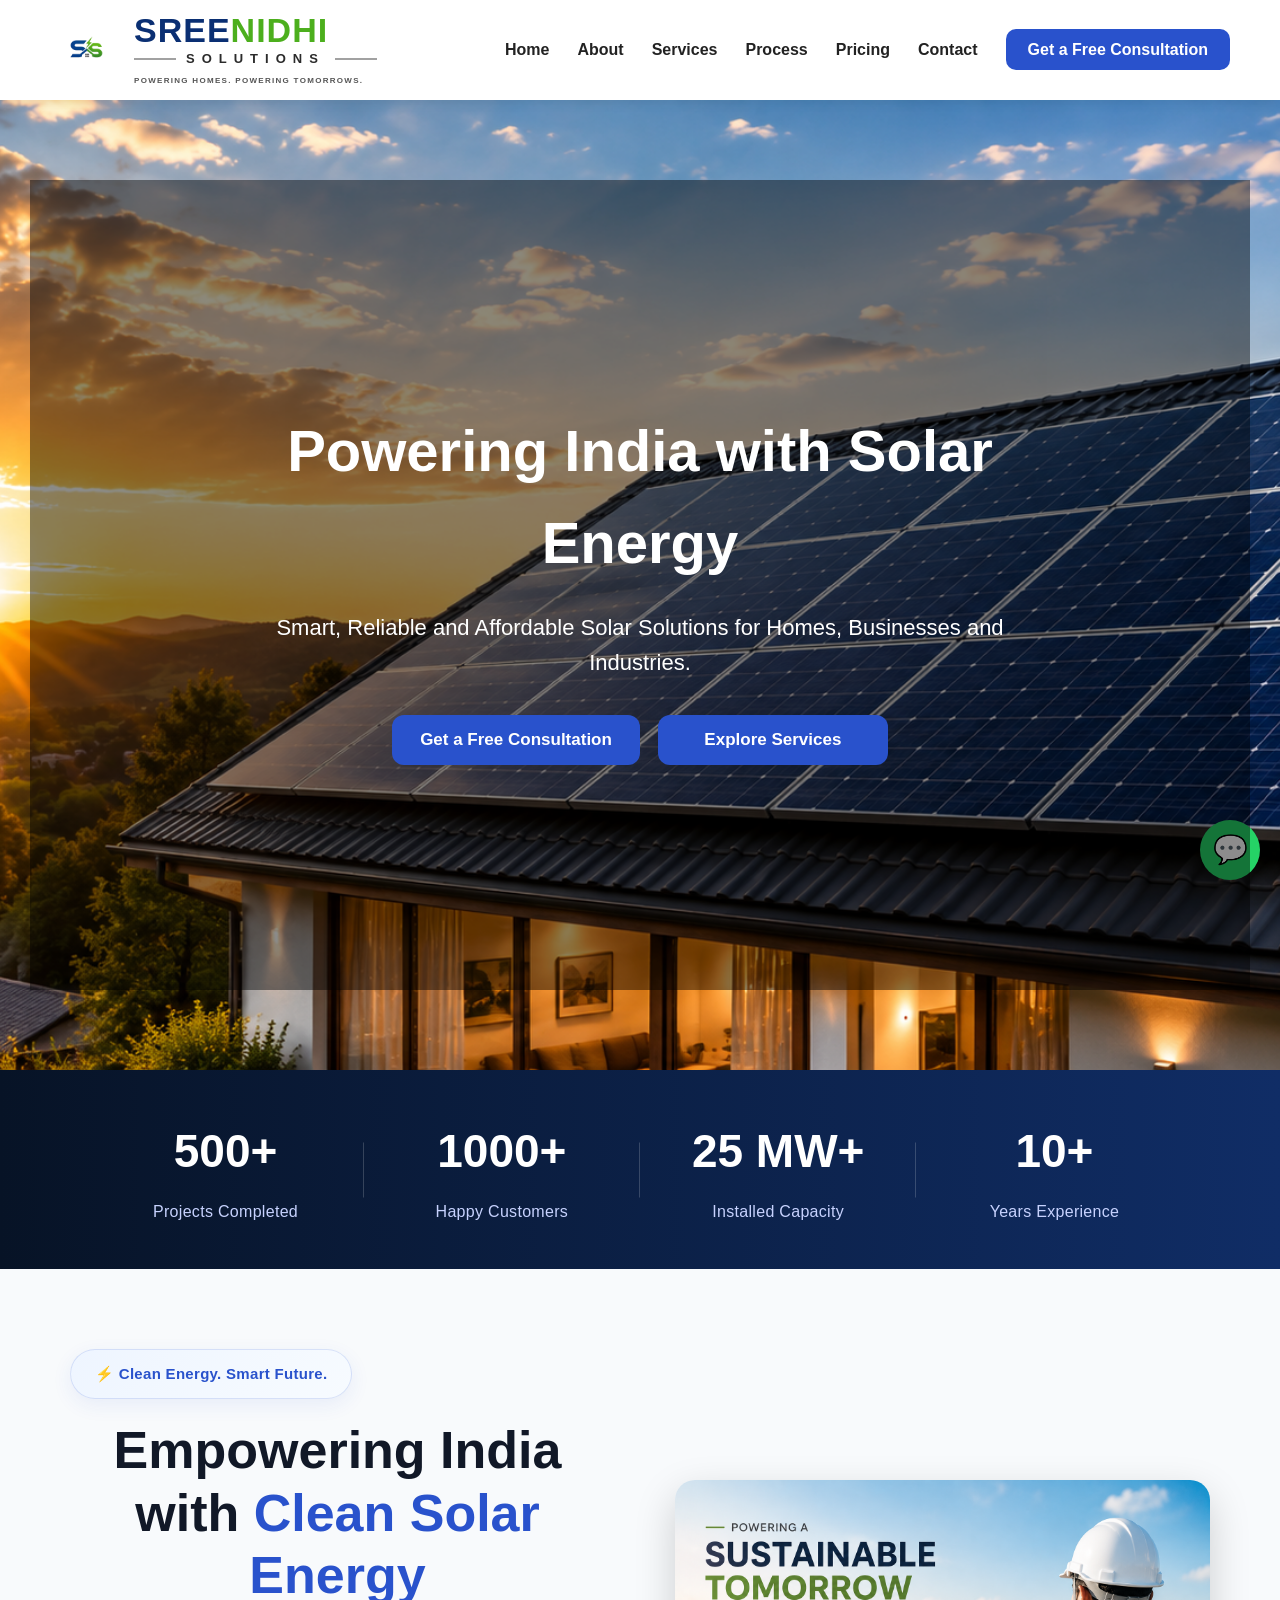
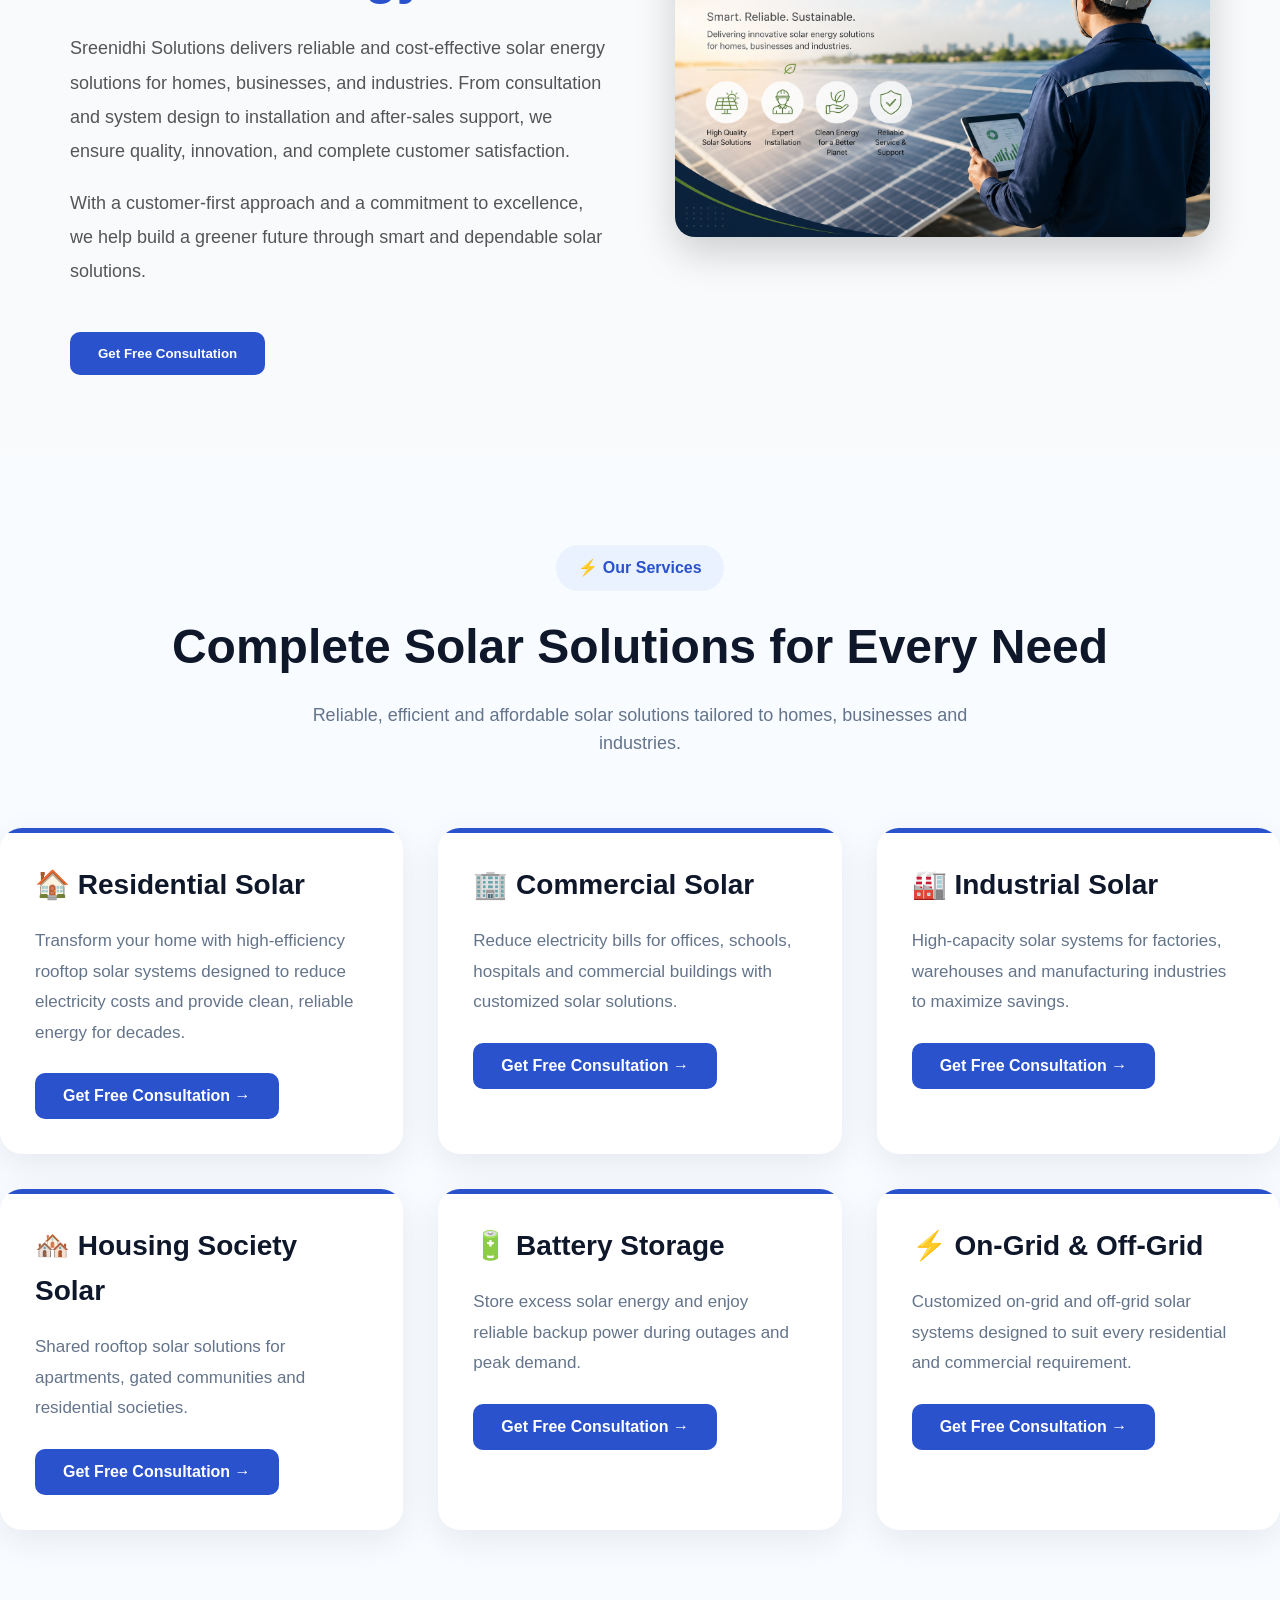
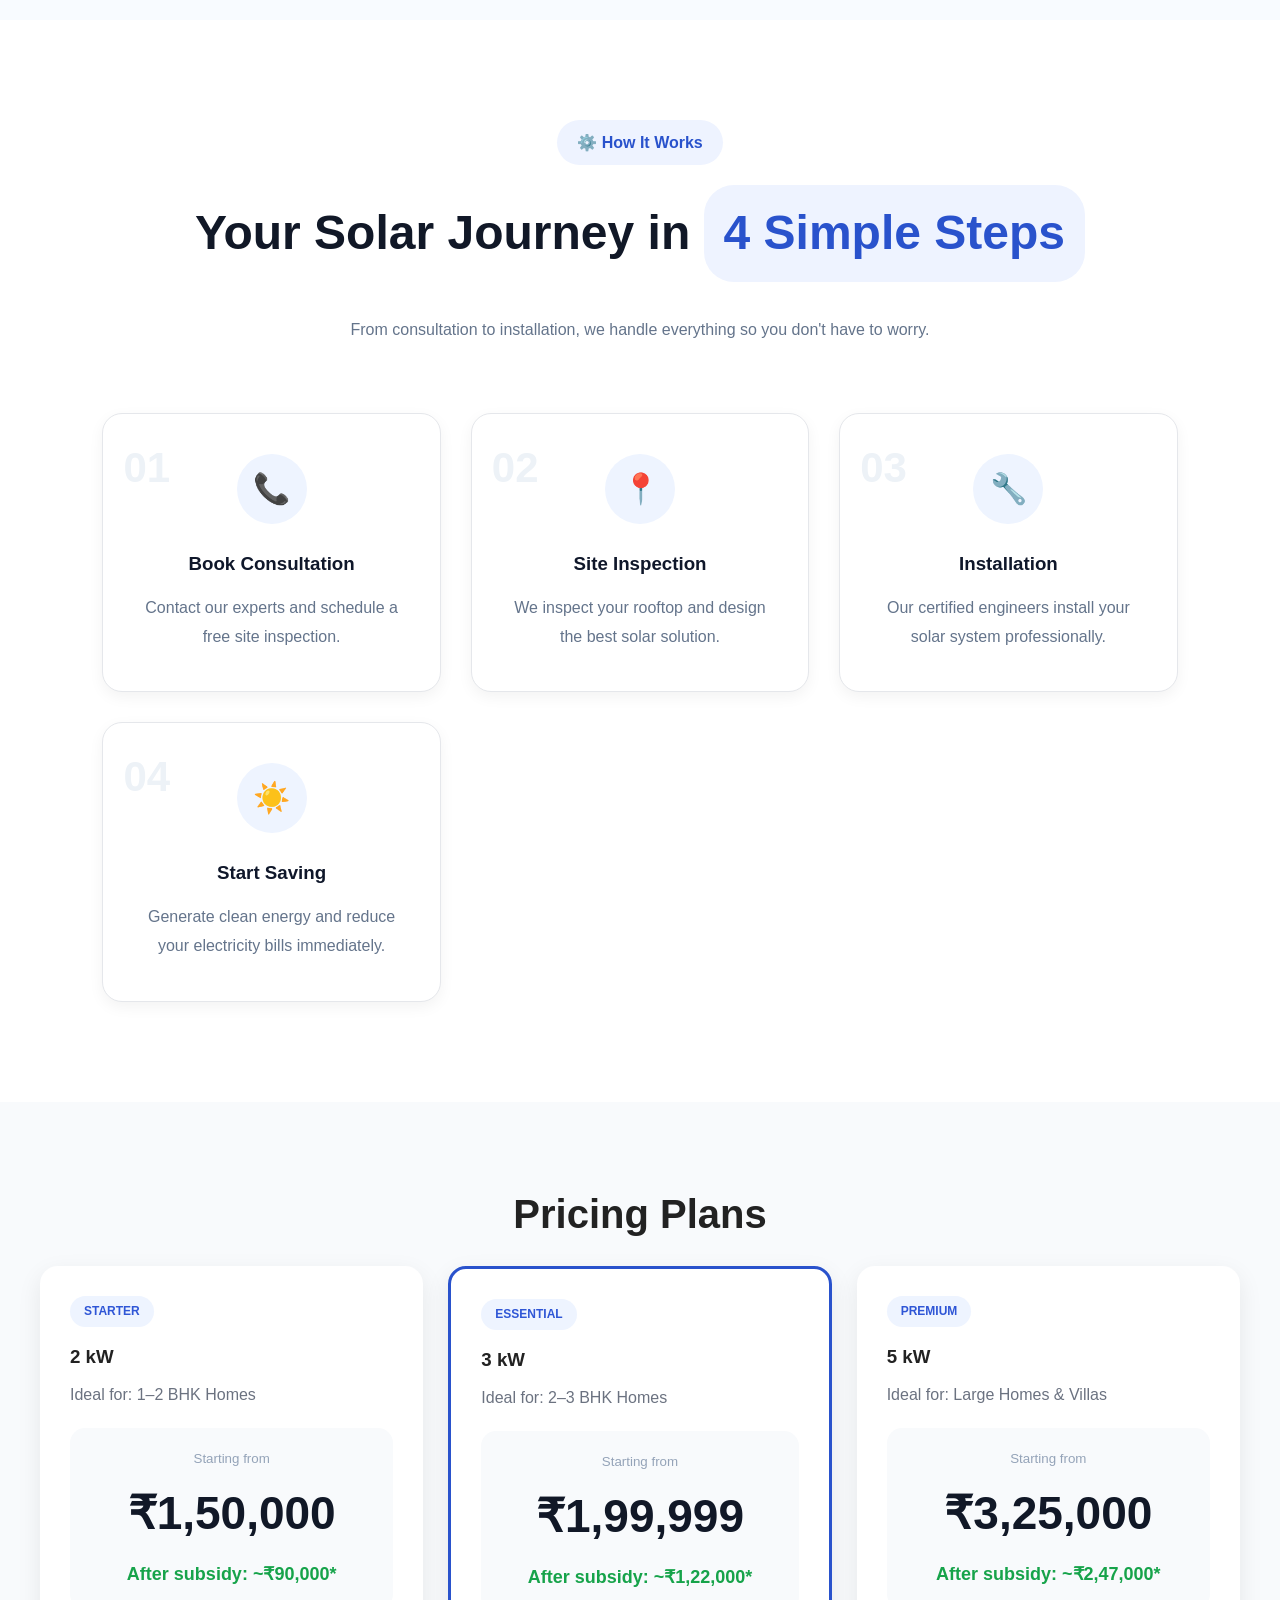
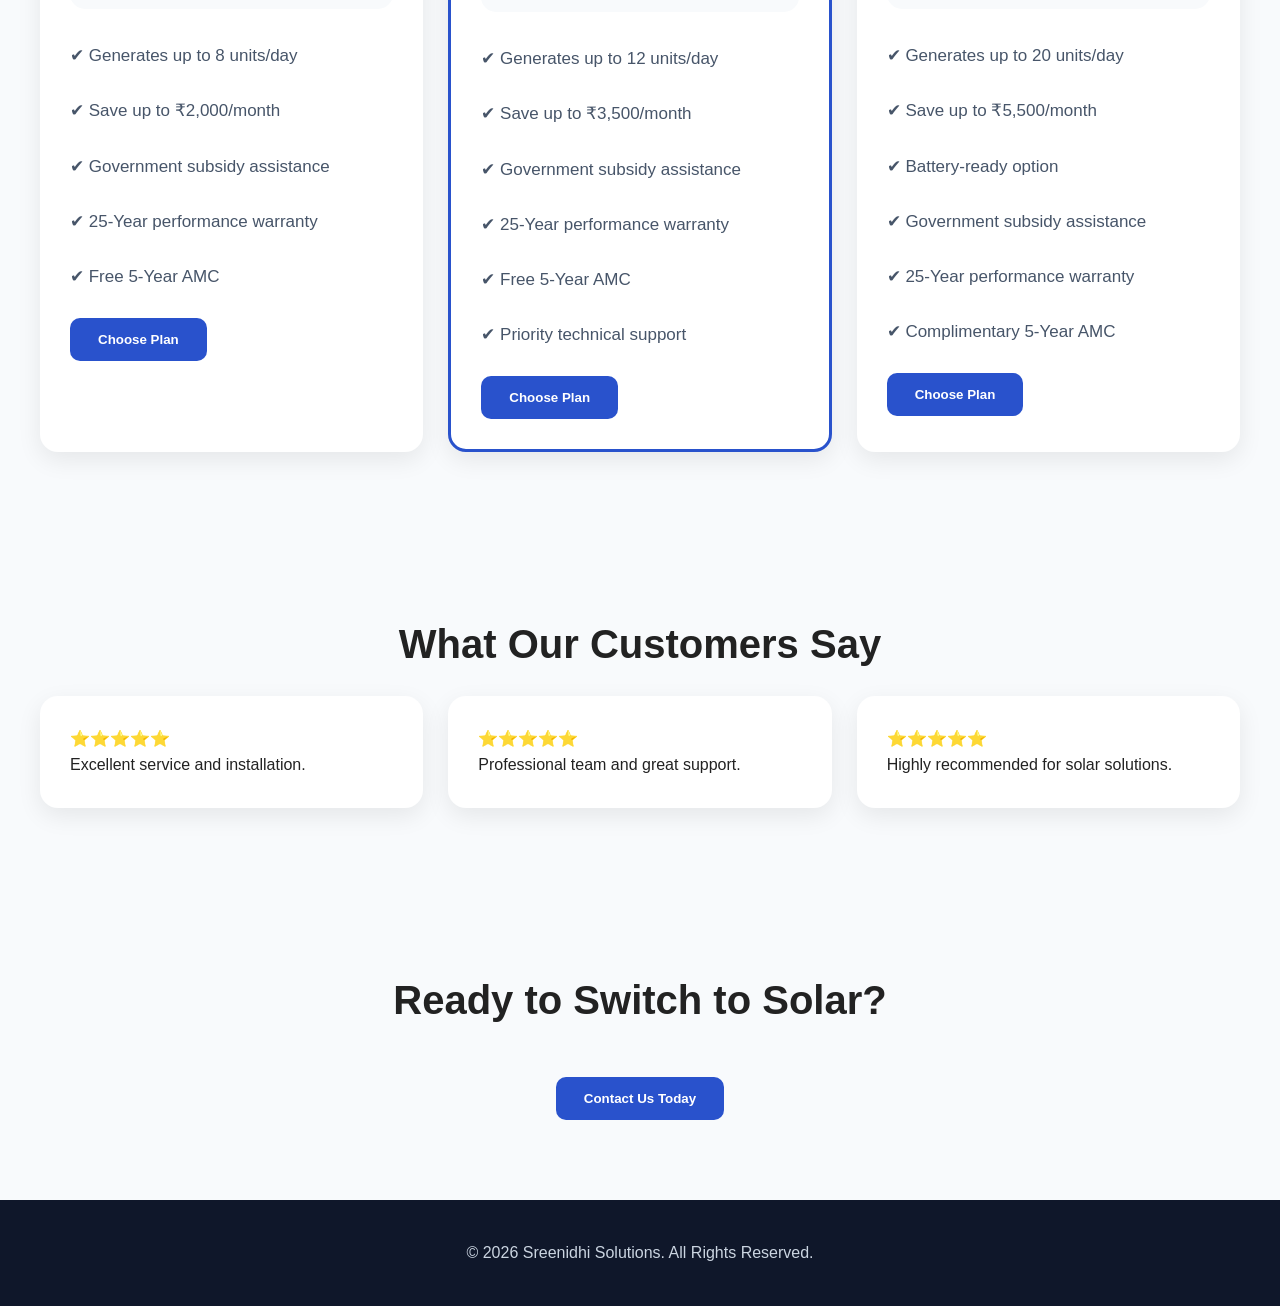
==== commit 7cc7ea22: "2" ====
--- a/index.html
+++ b/index.html
@@ -50,57 +50,6 @@
     </ul>
 </nav>
 
-<!DOCTYPE html>
-<html lang="en">
-<head>
-<meta charset="UTF-8">
-<meta name="viewport" content="width=device-width, initial-scale=1.0">
-<title>Sreenidhi Solutions | Solar Panels, Inverters & Batteries</title>
-
-<meta name="description" content="Sreenidhi Solutions provides professional solar panel installation, inverters, UPS systems, batteries, and power backup solutions for homes and businesses.">
-<meta name="keywords" content="Sreenidhi Solutions, Solar Panels, Solar Installation, Inverters, Batteries, UPS, Power Backup">
-<meta name="author" content="Sreenidhi Solutions">
-
-<link rel="stylesheet" href="css/style.css">
-<link rel="icon" type="image/png" href="images/ss-icon.png">
-</head>
-
-<body>
-
-<nav>
-    <div class="logo">
-        <a href="index.html" class="logo-wrapper">
-            <img src="images/ss-icon.png" alt="Sreenidhi Solutions">
-
-            <div class="brand-text">
-                <h1><span class="blue">SREE</span><span class="green">NIDHI</span></h1>
-
-                <div class="solutions-line">
-                    <span class="line"></span>
-                    <h2>SOLUTIONS</h2>
-                    <span class="line"></span>
-                </div>
-
-                <p>POWERING HOMES. POWERING TOMORROWS.</p>
-            </div>
-        </a>
-    </div>
-
-    <button class="hamburger" id="hamburger">☰</button>
-
-    <ul class="nav-links" id="nav-links">
-        <li><a href="index.html">Home</a></li>
-        <li><a href="index.html#about">About</a></li>
-        <li><a href="index.html#services">Services</a></li>
-        <li><a href="index.html#process">Process</a></li>
-        <li><a href="index.html#pricing">Pricing</a></li>
-        <li><a href="contact.html">Contact</a></li>
-
-        <li class="mobile-btn">
-            <a href="contact.html" class="quote-btn">Get a Free Consultation</a>
-        </li>
-    </ul>
-</nav>
 
 <section class="hero">
 
@@ -727,41 +676,3 @@
 </html>
 
 
-<footer class="footer">
-    <div class="footer-bottom">
-        &copy; 2026 Sreenidhi Solutions. All Rights Reserved.
-    </div>
-</footer>
-
-<a href="https://wa.me/919866255666" class="whatsapp-float" target="_blank">💬</a>
-
-<button id="topBtn" onclick="topFunction()">↑</button>
-
-<script>
-window.onscroll=function(){
-const btn=document.getElementById("topBtn");
-btn.style.display=document.documentElement.scrollTop>300?"block":"none";
-};
-
-function topFunction(){
-window.scrollTo({top:0,behavior:"smooth"});
-}
-
-const hamburger=document.getElementById("hamburger");
-const navLinks=document.getElementById("nav-links");
-
-hamburger.addEventListener("click",function(){
-navLinks.classList.toggle("active");
-hamburger.innerHTML=navLinks.classList.contains("active")?"✕":"☰";
-});
-
-document.querySelectorAll("#nav-links a").forEach(link=>{
-link.addEventListener("click",function(){
-navLinks.classList.remove("active");
-hamburger.innerHTML="☰";
-});
-});
-</script>
-
-</body>
-</html>
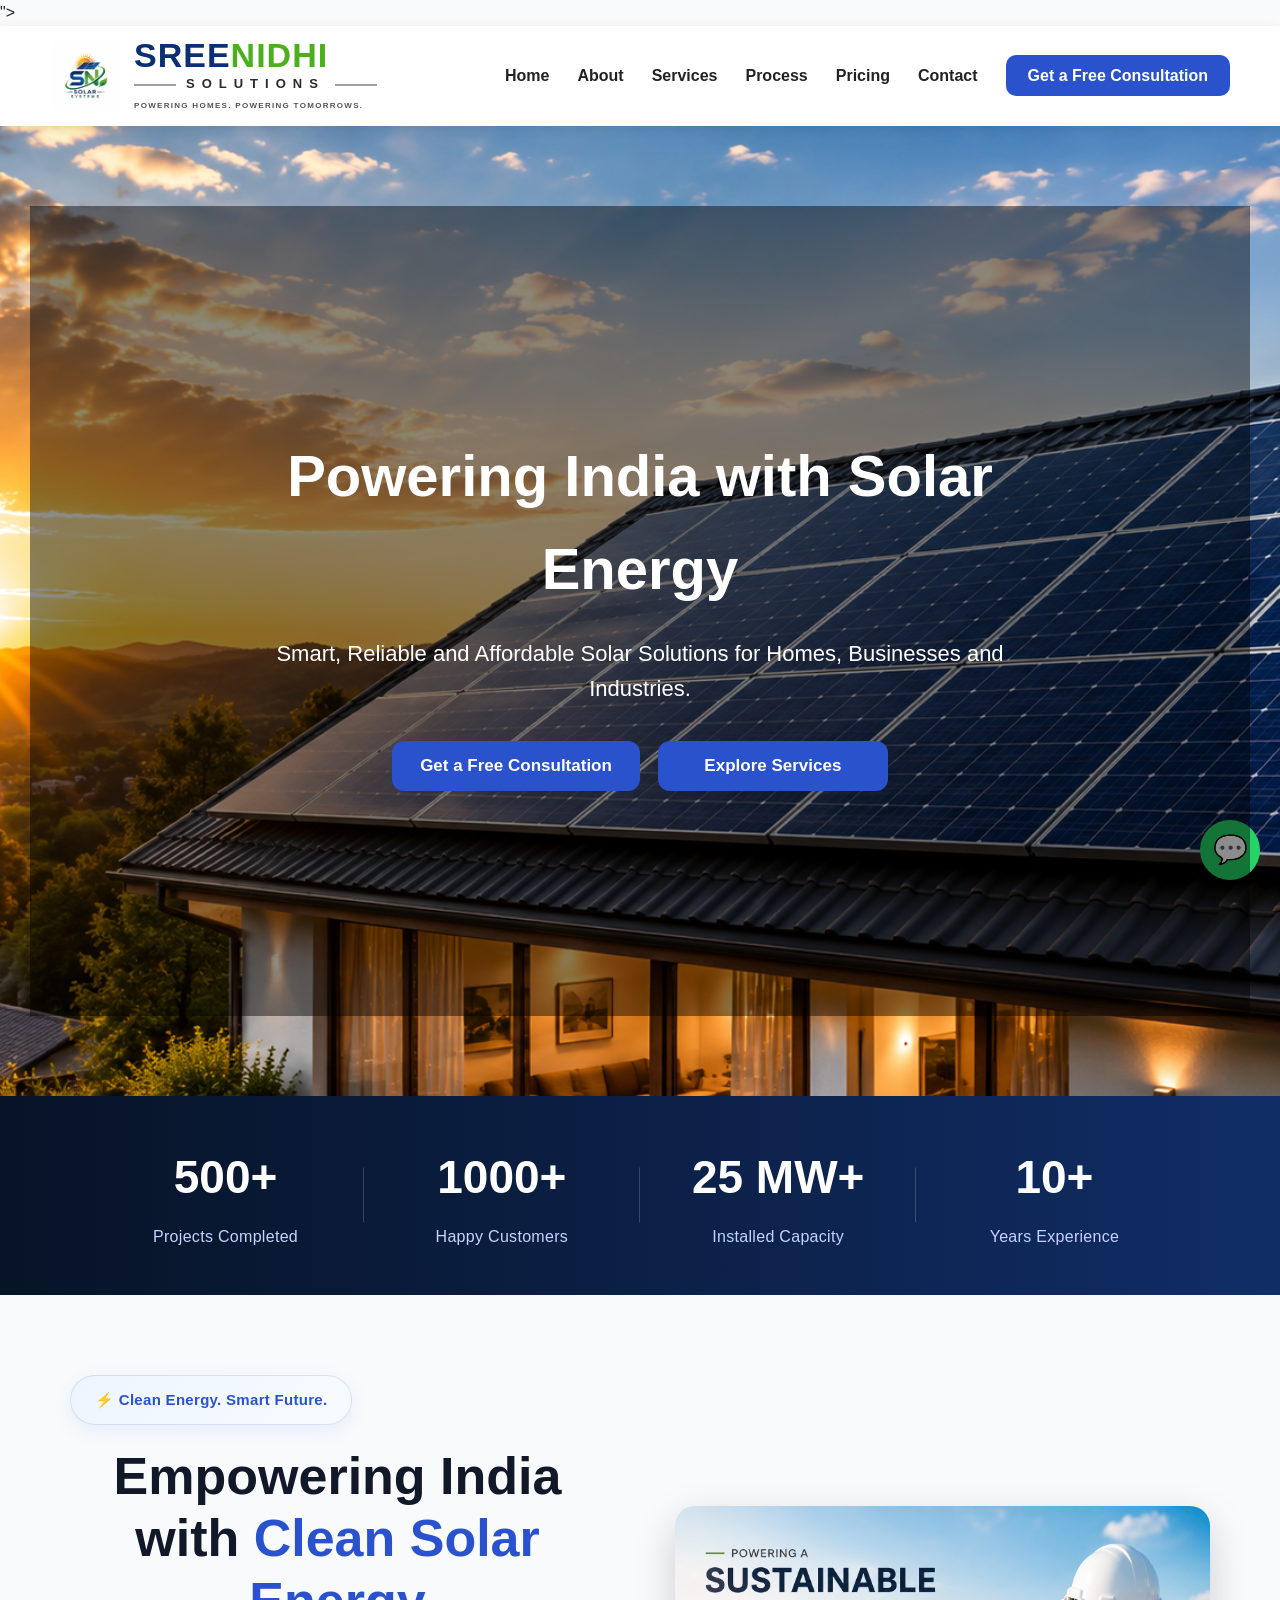
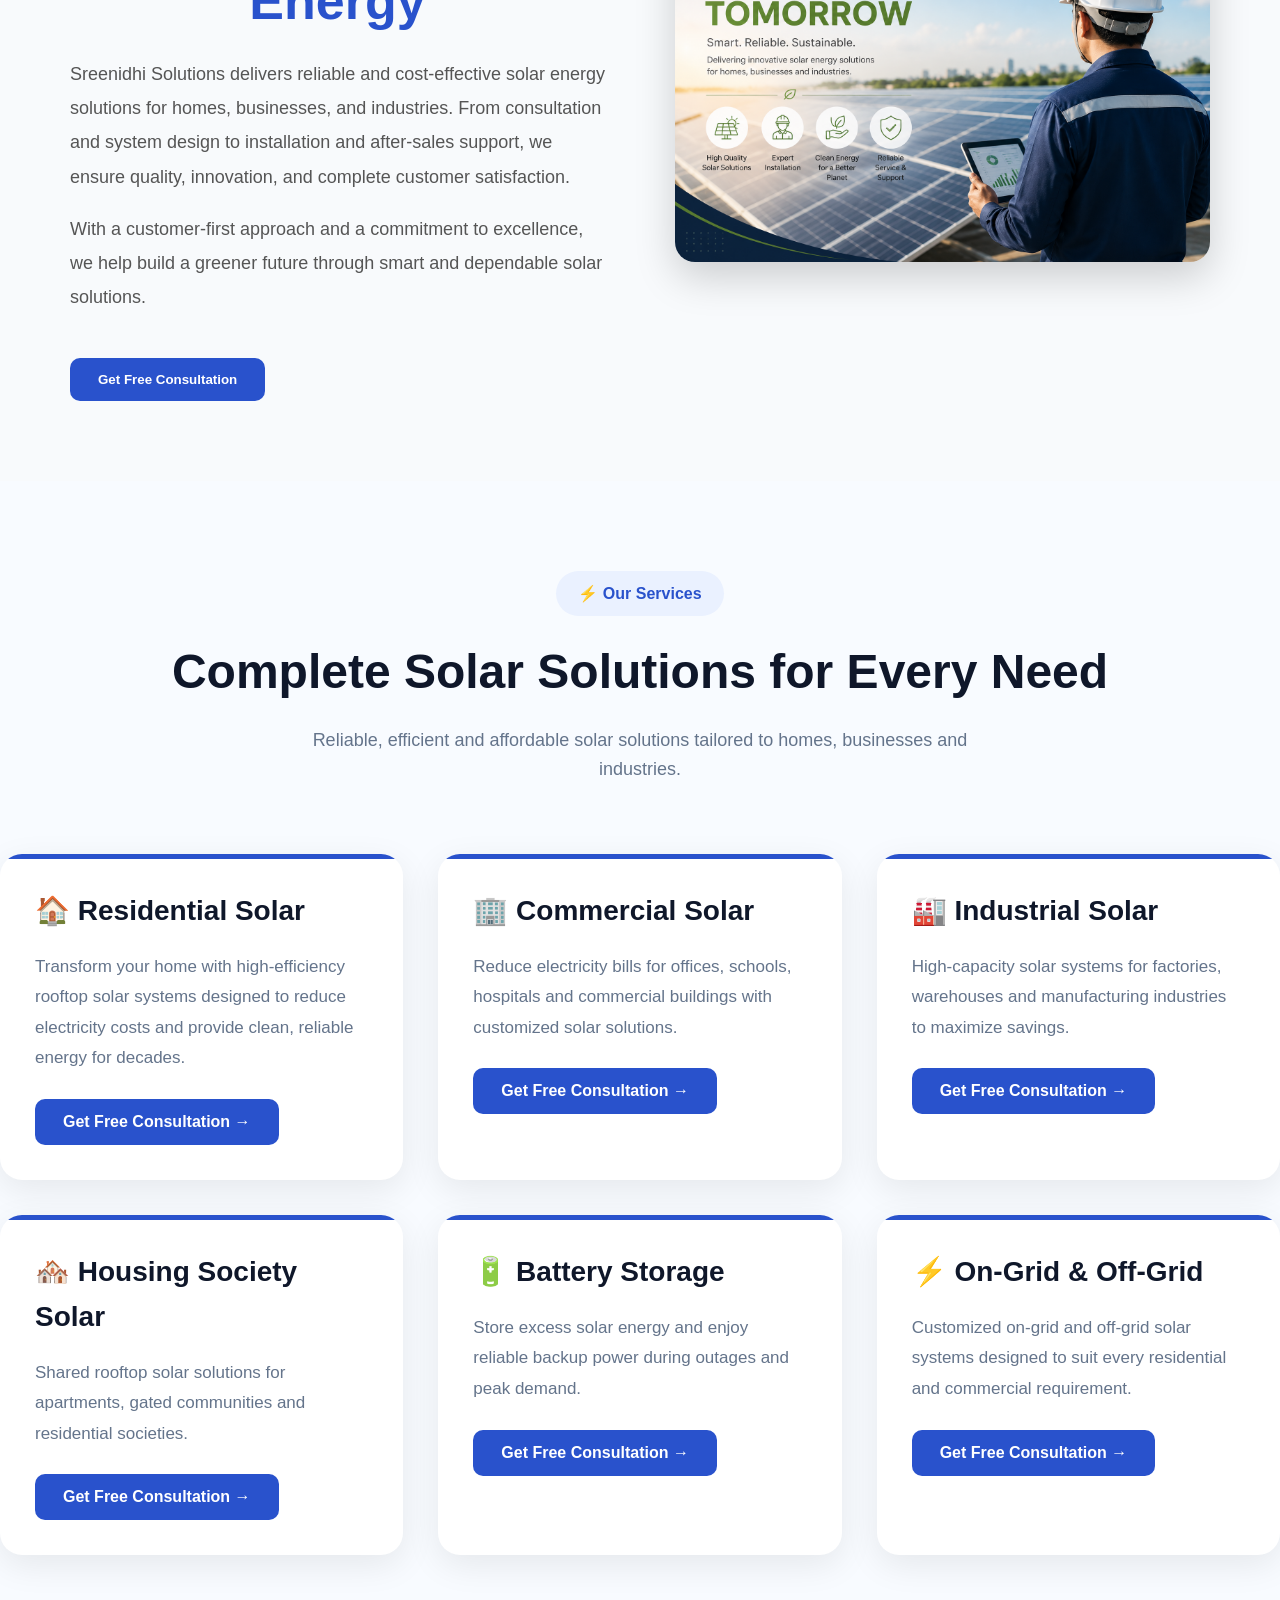
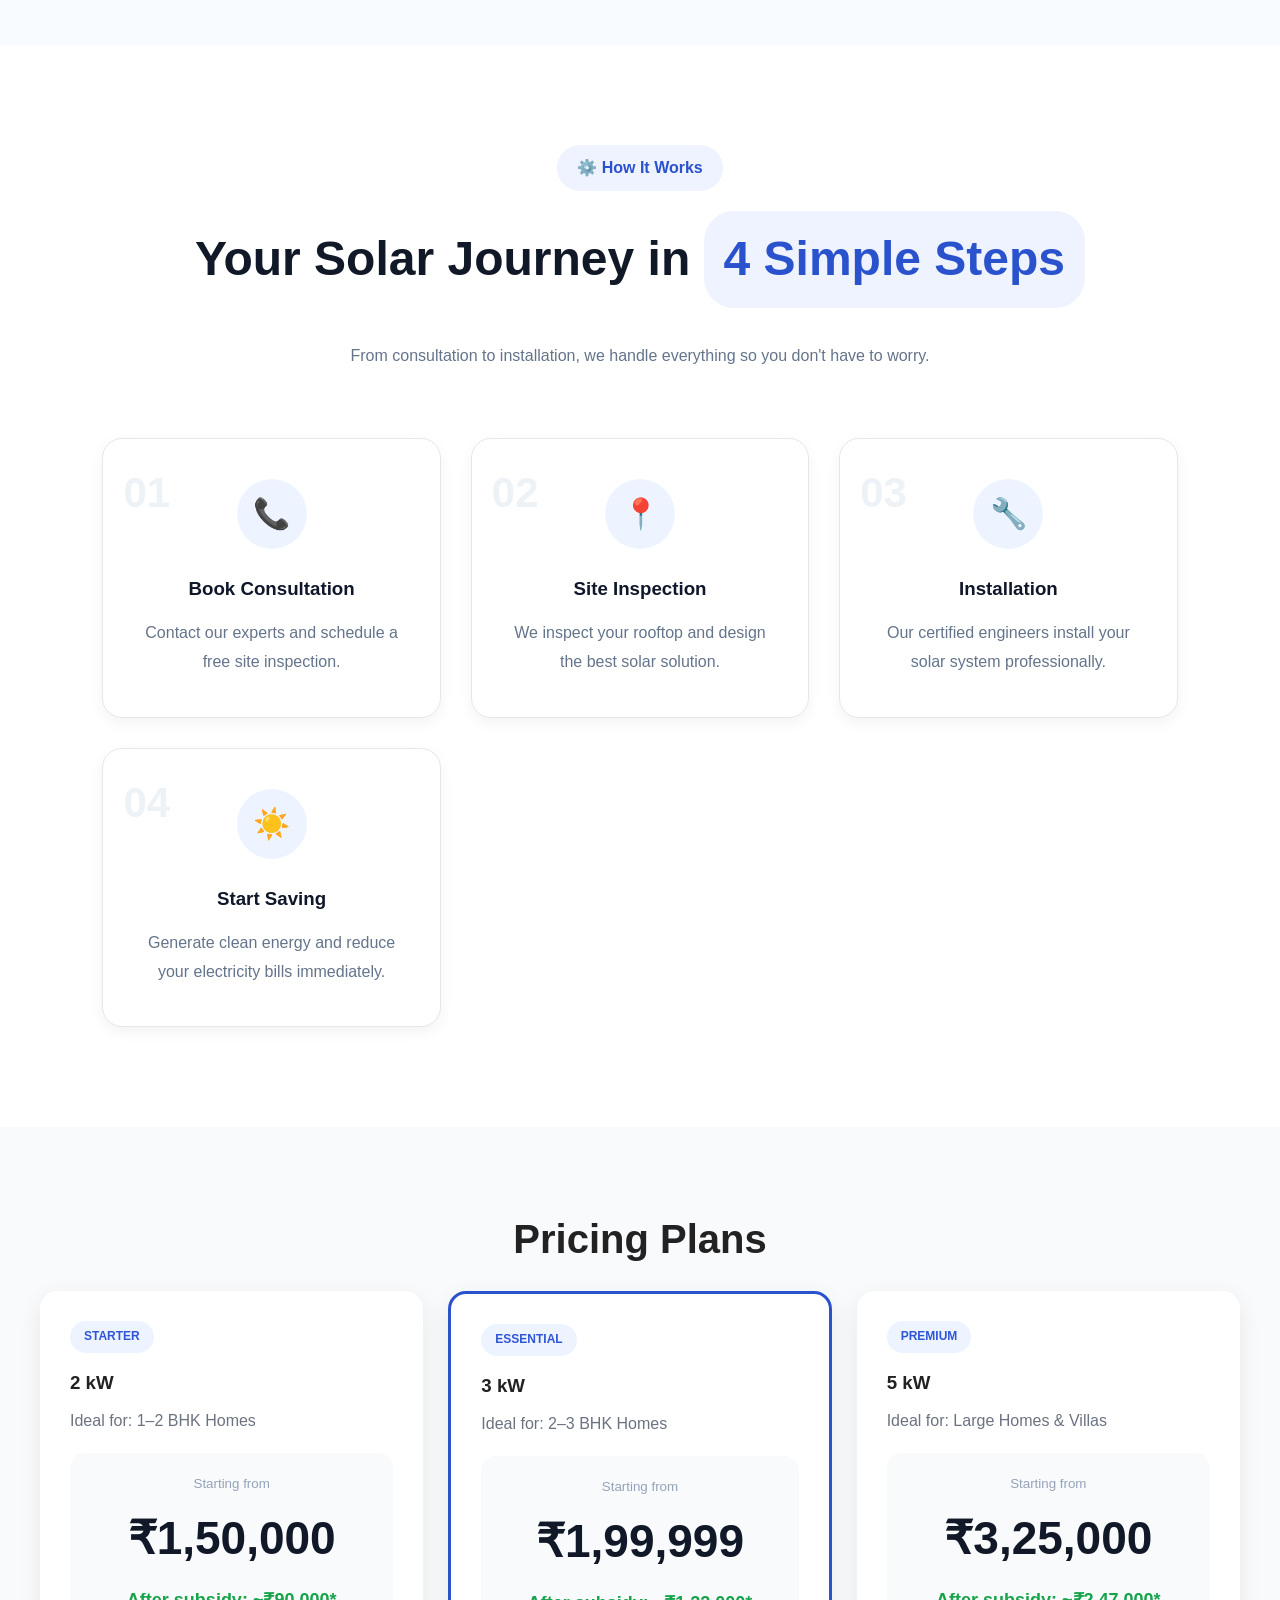
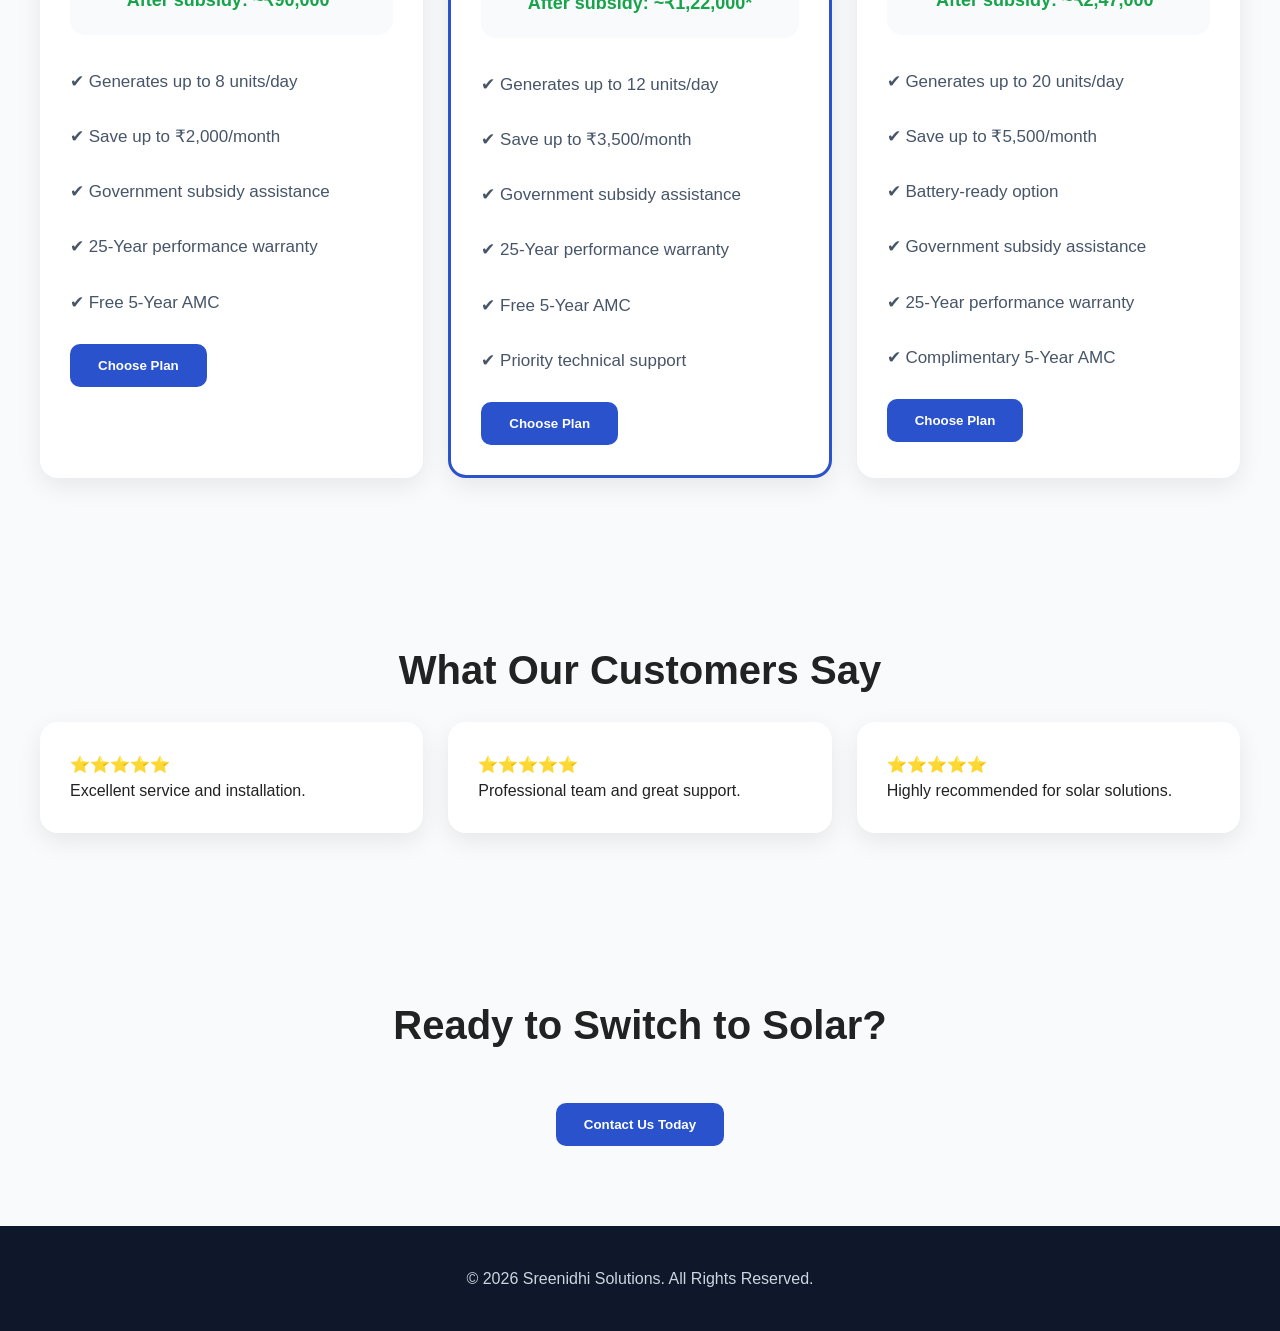
==== commit 26ecc8b8: "1" ====
--- a/index.html
+++ b/index.html
@@ -3,9 +3,9 @@
 <head>
 <meta charset="UTF-8">
 <meta name="viewport" content="width=device-width, initial-scale=1.0">
-<title>Sreenidhi Solutions | Solar Panels, Inverters & Batteries</title>
-
-<meta name="description" content="Sreenidhi Solutions provides professional solar panel installation, inverters, UPS systems, batteries, and power backup solutions for homes and businesses.">
+<title>Sreenidhi Solutions | Solar Rooftop Systems, Inverters & Batteries</title>
+
+<meta name="description" content="<meta name="description" content="Sreenidhi Solutions provides professional solar rooftop system installation, inverters, UPS systems, batteries, and power backup solutions for homes and businesses.">">
 <meta name="keywords" content="Sreenidhi Solutions, Solar Panels, Solar Installation, Inverters, Batteries, UPS, Power Backup">
 <meta name="author" content="Sreenidhi Solutions">
 
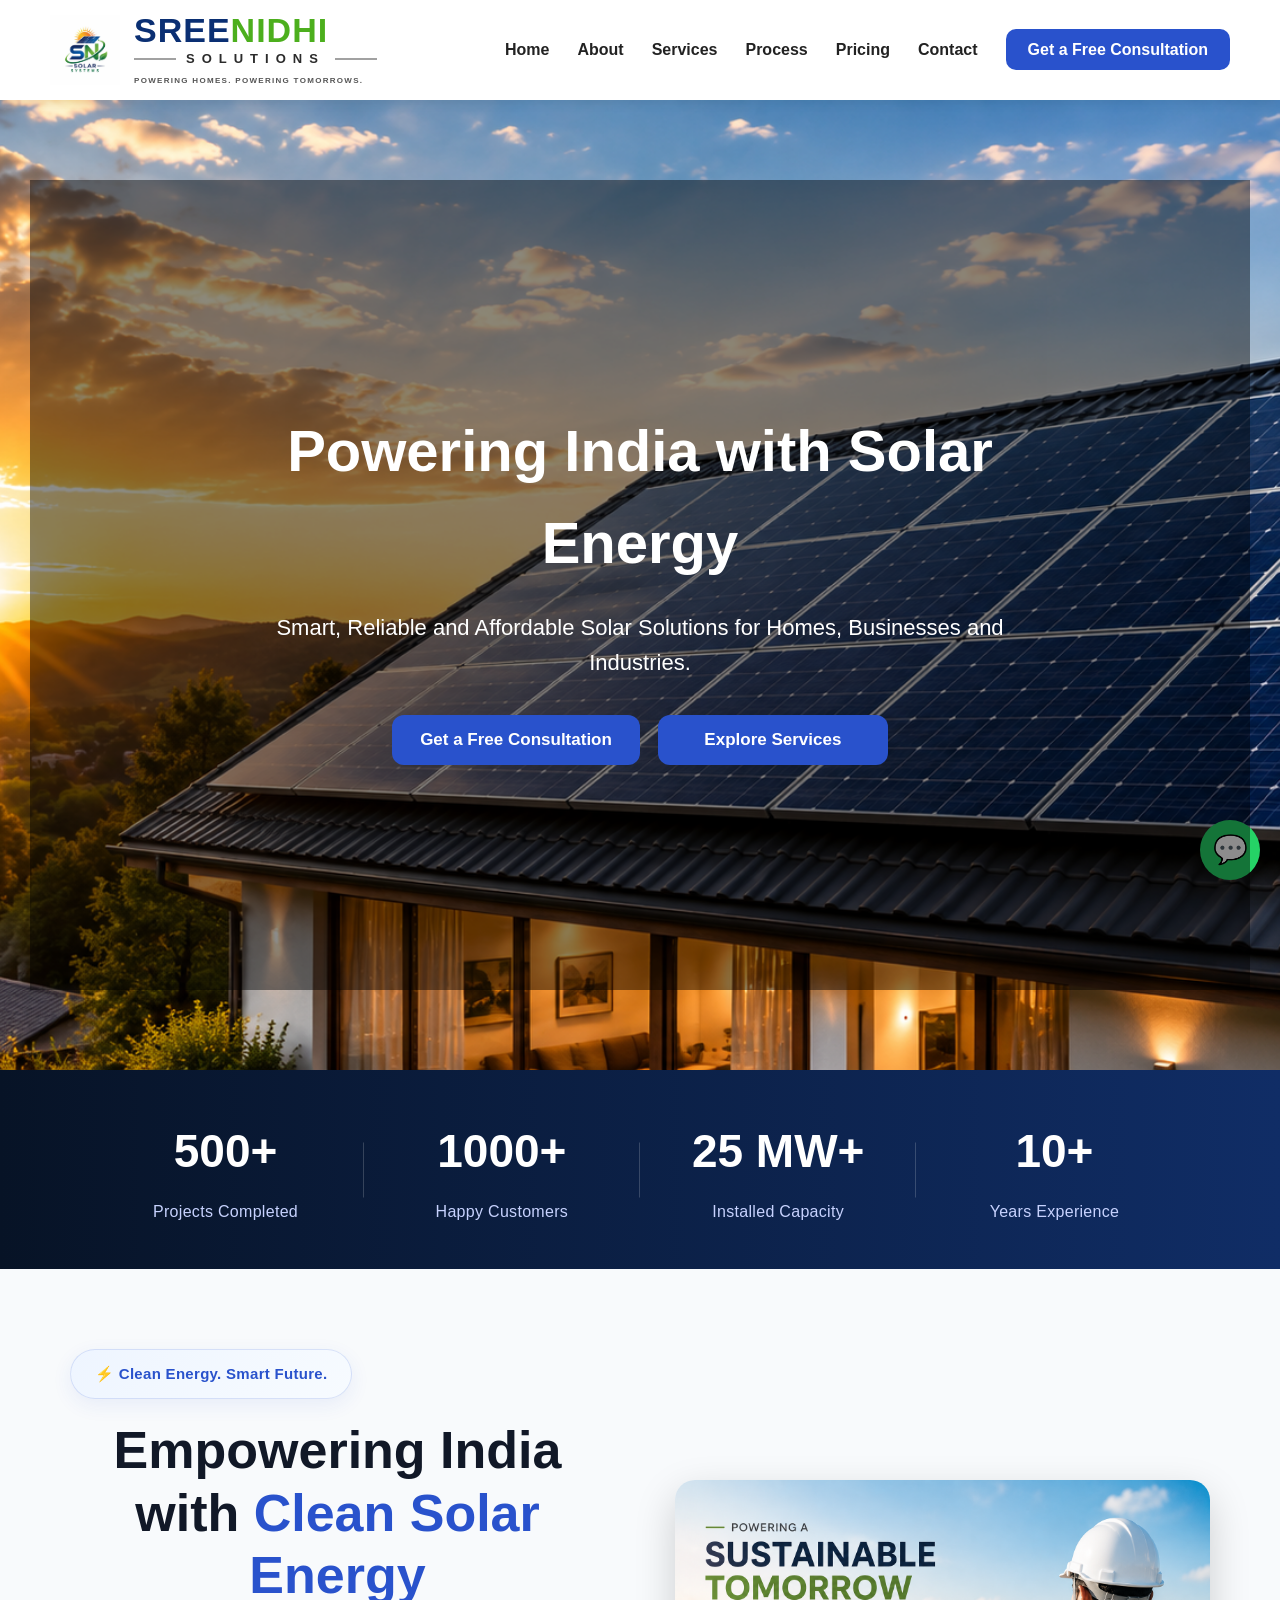
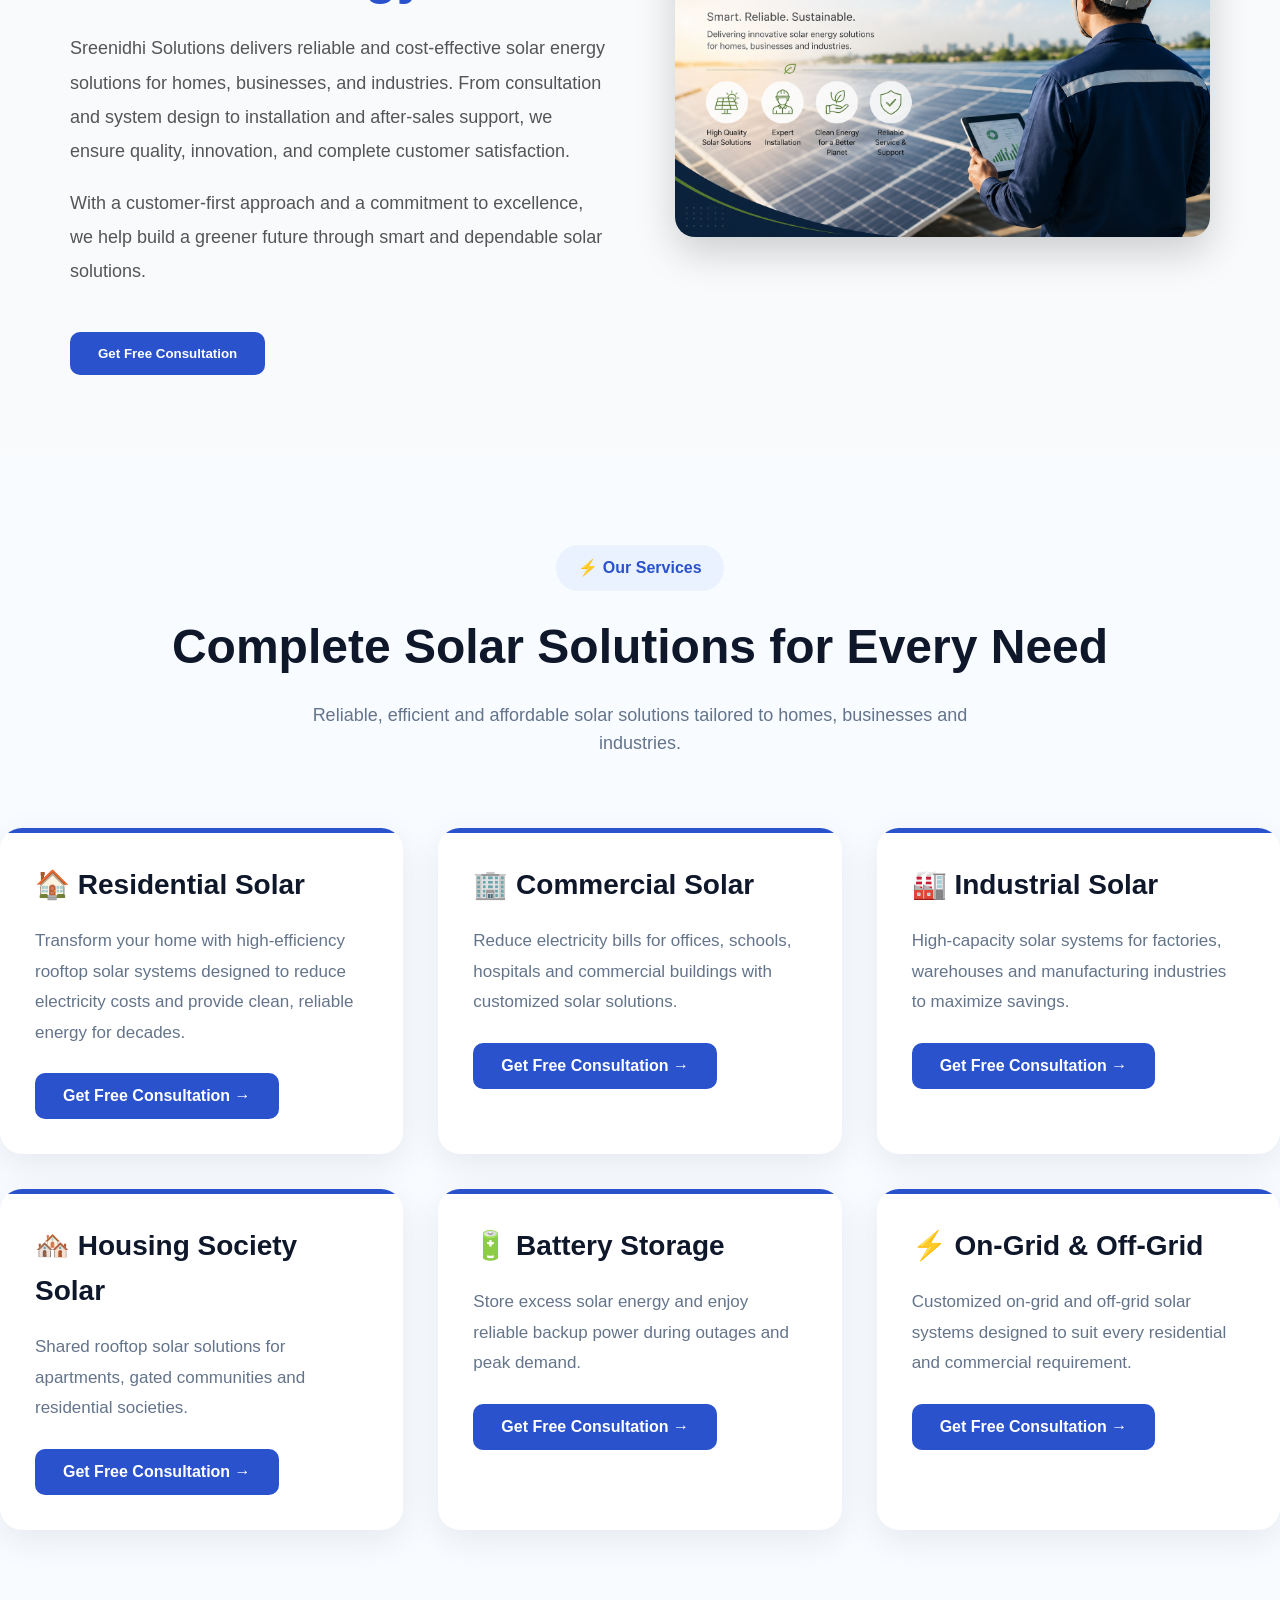
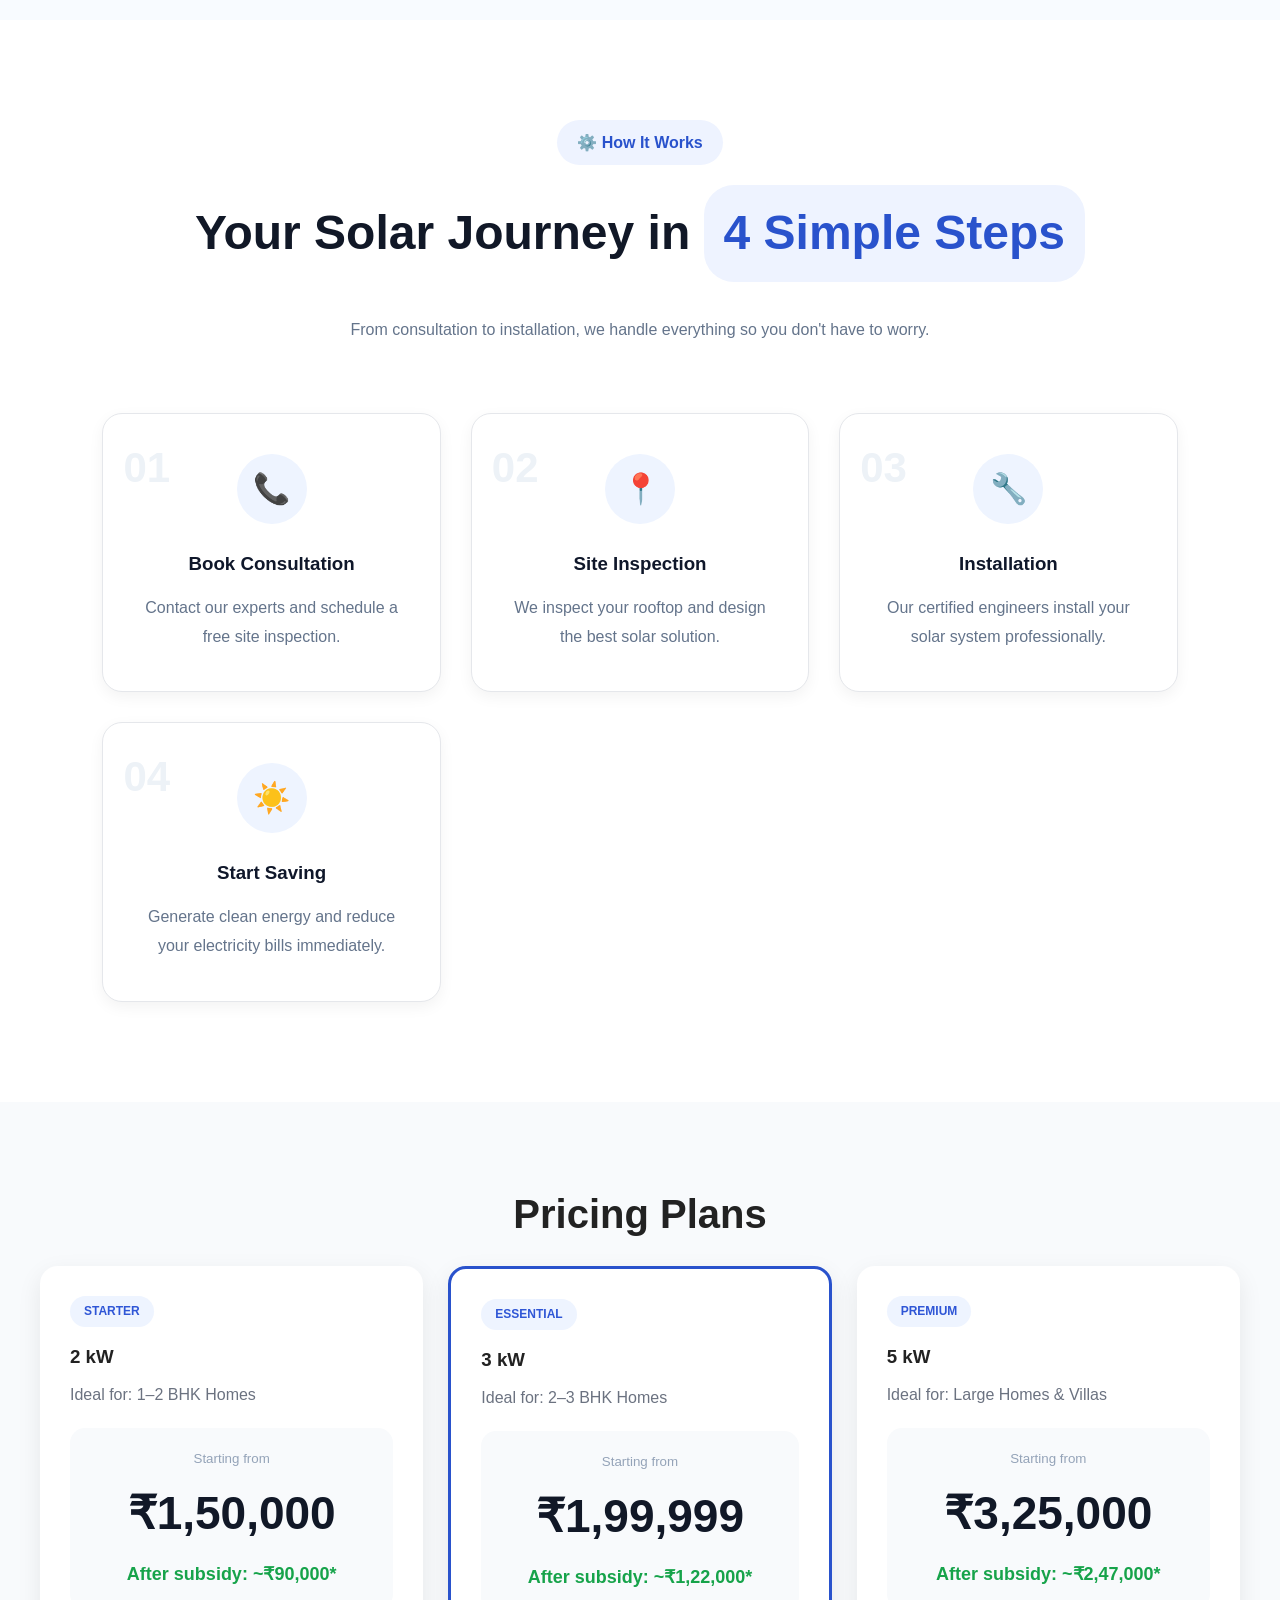
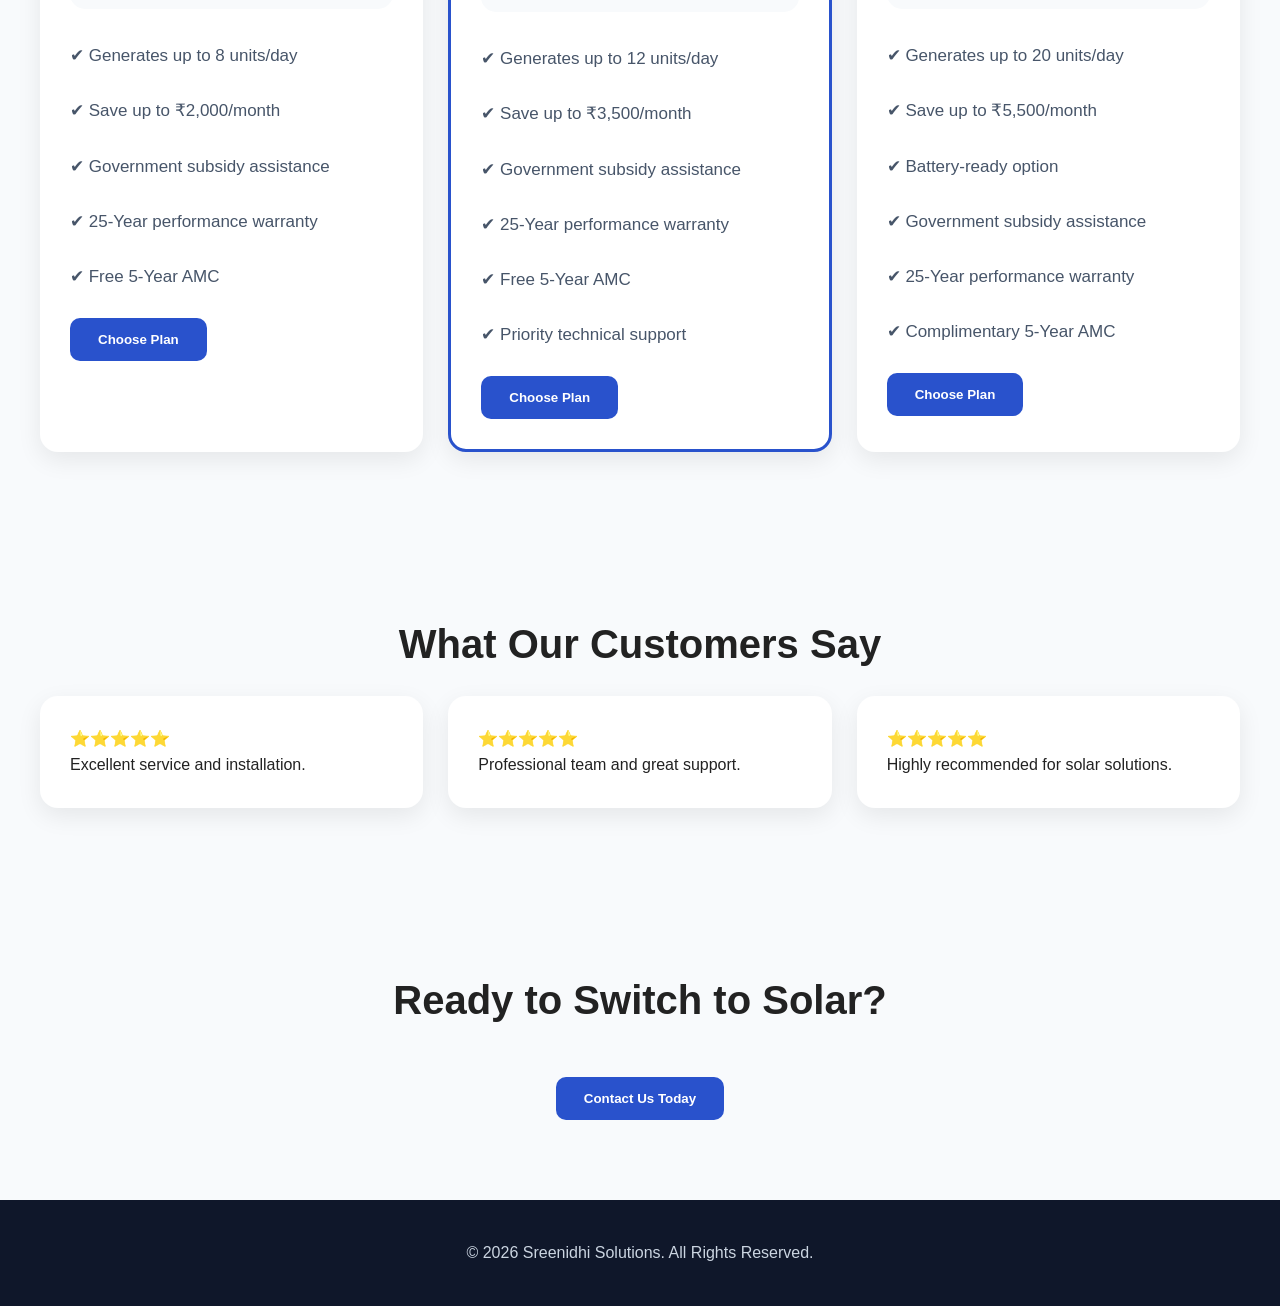
==== commit f2a262b6: "3" ====
--- a/index.html
+++ b/index.html
@@ -5,7 +5,7 @@
 <meta name="viewport" content="width=device-width, initial-scale=1.0">
 <title>Sreenidhi Solutions | Solar Rooftop Systems, Inverters & Batteries</title>
 
-<meta name="description" content="<meta name="description" content="Sreenidhi Solutions provides professional solar rooftop system installation, inverters, UPS systems, batteries, and power backup solutions for homes and businesses.">">
+<meta name="description" content="<meta name="description" content="Sreenidhi Solutions provides professional solar rooftop system installation, inverters, UPS systems, batteries, and power backup solutions for homes and businesses.">
 <meta name="keywords" content="Sreenidhi Solutions, Solar Panels, Solar Installation, Inverters, Batteries, UPS, Power Backup">
 <meta name="author" content="Sreenidhi Solutions">
 
